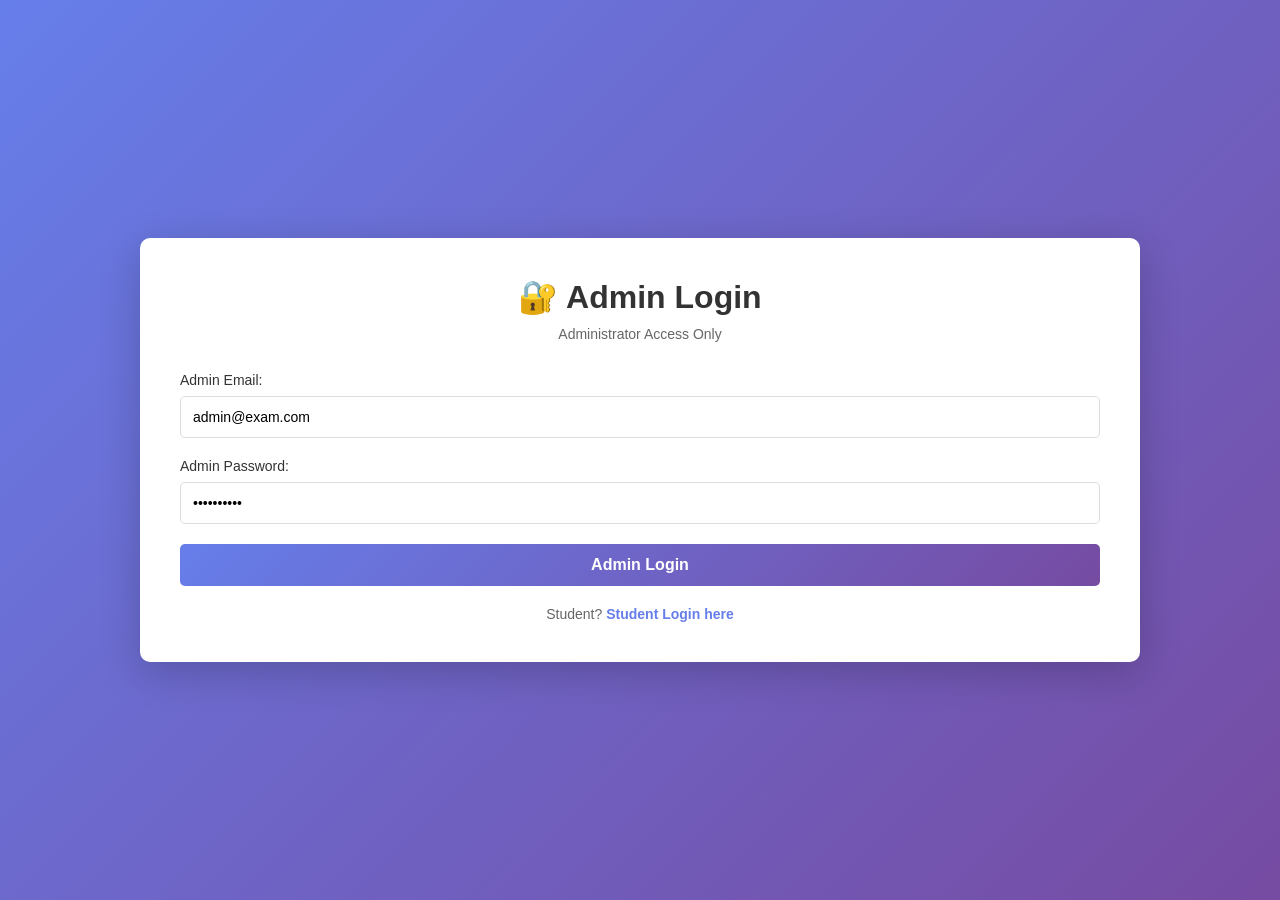
==== index.html @ f113a907 "Add files via upload" ====
<!DOCTYPE html>
<html lang="en">
<head>
    <meta charset="UTF-8">
    <meta name="viewport" content="width=device-width, initial-scale=1.0">
    <title>Student Exam Platform</title>
    <link rel="stylesheet" href="styles.css">
</head>
<body>
    <div class="container">
        <!-- Admin Login Section -->
        <div id="adminLoginSection" class="section active">
            <div class="card">
                <h1>🔐 Admin Login</h1>
                <p class="subtitle">Administrator Access Only</p>
                
                <form id="adminLoginForm">
                    <div class="form-group">
                        <label for="adminEmail">Admin Email:</label>
                        <input type="email" id="adminEmail" value="admin@exam.com" required>
                    </div>
                    
                    <div class="form-group">
                        <label for="adminPassword">Admin Password:</label>
                        <input type="password" id="adminPassword" value="muhaa12345" required>
                    </div>
                    
                    <button type="submit" class="btn btn-primary">Admin Login</button>
                </form>
                
                <p class="toggle-text">
                    Student? 
                    <a href="#" onclick="toggleSection('loginSection')">Student Login here</a>
                </p>
            </div>
        </div>

        <!-- Student Login Section -->
        <div id="loginSection" class="section">
            <div class="card">
                <h1>📚 Student Exam Platform</h1>
                <p class="subtitle">Login to Your Account</p>
                
                <form id="loginForm">
                    <div class="form-group">
                        <label for="loginEmail">Email:</label>
                        <input type="email" id="loginEmail" required>
                    </div>
                    
                    <div class="form-group">
                        <label for="loginPassword">Password:</label>
                        <input type="password" id="loginPassword" required>
                    </div>
                    
                    <button type="submit" class="btn btn-primary">Login</button>
                </form>
                
                <p class="toggle-text">
                    Don't have an account? 
                    <a href="#" onclick="toggleSection('registerSection')">Register here</a>
                </p>
                <p class="toggle-text">
                    Admin? 
                    <a href="#" onclick="toggleSection('adminLoginSection')">Admin Login</a>
                </p>
            </div>
        </div>

        <!-- Student Registration Section -->
        <div id="registerSection" class="section">
            <div class="card">
                <h1>📝 Student Registration</h1>
                <p class="subtitle">Create Your Account</p>
                
                <form id="registerForm">
                    <div class="form-row">
                        <div class="form-group">
                            <label for="firstName">First Name:</label>
                            <input type="text" id="firstName" required>
                        </div>
                        
                        <div class="form-group">
                            <label for="lastName">Last Name:</label>
                            <input type="text" id="lastName" required>
                        </div>
                    </div>
                    
                    <div class="form-group">
                        <label for="regEmail">Email:</label>
                        <input type="email" id="regEmail" required>
                    </div>
                    
                    <div class="form-group">
                        <label for="regPassword">Password:</label>
                        <input type="password" id="regPassword" required>
                    </div>
                    
                    <div class="form-row">
                        <div class="form-group">
                            <label for="phone">Phone Number:</label>
                            <input type="tel" id="phone" required>
                        </div>
                        
                        <div class="form-group">
                            <label for="dob">Date of Birth:</label>
                            <input type="date" id="dob" required>
                        </div>
                    </div>
                    
                    <div class="form-group">
                        <label for="uniRegNum">University Registration Number:</label>
                        <input type="text" id="uniRegNum" required>
                    </div>
                    
                    <div class="form-group">
                        <label for="address">Address:</label>
                        <textarea id="address" required></textarea>
                    </div>
                    
                    <div class="form-row">
                        <div class="form-group">
                            <label for="city">City:</label>
                            <input type="text" id="city" required>
                        </div>
                        
                        <div class="form-group">
                            <label for="state">State/Province:</label>
                            <input type="text" id="state" required>
                        </div>
                    </div>
                    
                    <button type="submit" class="btn btn-primary">Register</button>
                </form>
                
                <p class="toggle-text">
                    Already have an account? 
                    <a href="#" onclick="toggleSection('loginSection')">Login here</a>
                </p>
            </div>
        </div>

        <!-- ADMIN DASHBOARD -->
        <div id="adminDashboardSection" class="section">
            <div class="dashboard">
                <div class="header">
                    <h1>🔐 Admin Dashboard</h1>
                    <button class="btn btn-danger" onclick="adminLogout()">Admin Logout</button>
                </div>

                <div class="admin-tabs">
                    <button class="tab-btn active" onclick="showAdminTab('students')">📋 Students</button>
                    <button class="tab-btn" onclick="showAdminTab('exams')">📝 Create Exams</button>
                    <button class="tab-btn" onclick="showAdminTab('results')">📊 Results</button>
                </div>

                <!-- Students Tab -->
                <div id="studentsTab" class="tab-content active">
                    <h2>Registered Students</h2>
                    <div id="studentsList" class="students-table">
                        <!-- Students will be loaded here -->
                    </div>
                </div>

                <!-- Create Exams Tab -->
                <div id="examsTab" class="tab-content">
                    <h2>Create New Exam</h2>
                    <div class="create-exam-form">
                        <div class="form-group">
                            <label for="examTitle">Exam Title:</label>
                            <input type="text" id="examTitle" placeholder="e.g., Physics Test">
                        </div>

                        <div class="form-group">
                            <label for="examDescription">Description:</label>
                            <textarea id="examDescription" placeholder="Exam description"></textarea>
                        </div>

                        <div class="form-row">
                            <div class="form-group">
                                <label for="examDuration">Duration (minutes):</label>
                                <input type="number" id="examDuration" value="30">
                            </div>

                            <div class="form-group">
                                <label for="examPassingScore">Passing Score (%):</label>
                                <input type="number" id="examPassingScore" value="60">
                            </div>
                        </div>

                        <h3>Add Questions</h3>
                        <div id="questionsForm">
                            <!-- Questions will be added dynamically -->
                        </div>

                        <button class="btn btn-secondary" onclick="addQuestionForm()">+ Add Question</button>
                        <button class="btn btn-success" onclick="saveExam()" style="margin-top: 20px;">Save Exam</button>
                    </div>
                </div>

                <!-- Results Tab -->
                <div id="resultsTab" class="tab-content">
                    <h2>Student Results</h2>
                    <div id="resultsList" class="results-table">
                        <!-- Results will be loaded here -->
                    </div>
                </div>
            </div>
        </div>

        <!-- Student Dashboard Section -->
        <div id="dashboardSection" class="section">
            <div class="dashboard">
                <div class="header">
                    <h1>📊 Student Dashboard</h1>
                    <button class="btn btn-danger" onclick="logout()">Logout</button>
                </div>
                
                <div class="student-info">
                    <h2>Welcome, <span id="studentName"></span>!</h2>
                    <div class="info-grid">
                        <div class="info-card">
                            <label>Email:</label>
                            <p id="infoEmail"></p>
                        </div>
                        <div class="info-card">
                            <label>University Reg No:</label>
                            <p id="infoUniReg"></p>
                        </div>
                        <div class="info-card">
                            <label>Phone:</label>
                            <p id="infoPhone"></p>
                        </div>
                        <div class="info-card">
                            <label>Date of Birth:</label>
                            <p id="infoDOB"></p>
                        </div>
                        <div class="info-card">
                            <label>Address:</label>
                            <p id="infoAddress"></p>
                        </div>
                        <div class="info-card">
                            <label>City:</label>
                            <p id="infoCity"></p>
                        </div>
                    </div>
                </div>
                
                <div class="exams-section">
                    <h2>Available Exams</h2>
                    <div id="examsList" class="exams-grid">
                        <!-- Exams will be loaded here -->
                    </div>
                </div>
            </div>
        </div>

        <!-- Exam Taking Section -->
        <div id="examSection" class="section">
            <div class="exam-container">
                <div class="exam-header">
                    <h1 id="examTitle"></h1>
                    <div class="timer">
                        Time Left: <span id="timer">00:00</span>
                    </div>
                </div>
                
                <form id="examForm">
                    <div id="questionsContainer">
                        <!-- Questions will be loaded here -->
                    </div>
                    
                    <div class="exam-actions">
                        <button type="submit" class="btn btn-success">Submit Exam</button>
                        <button type="button" class="btn btn-secondary" onclick="goBackToDashboard()">Cancel</button>
                    </div>
                </form>
            </div>
        </div>

        <!-- Results Section -->
        <div id="resultsSection" class="section">
            <div class="results-card">
                <h1>📋 Exam Results</h1>
                
                <div class="result-summary">
                    <div class="result-item">
                        <label>Exam Name:</label>
                        <p id="resultExamName"></p>
                    </div>
                    <div class="result-item">
                        <label>Score:</label>
                        <p id="resultScore" class="score-text"></p>
                    </div>
                    <div class="result-item">
                        <label>Percentage:</label>
                        <p id="resultPercentage" class="percentage-text"></p>
                    </div>
                    <div class="result-item">
                        <label>Status:</label>
                        <p id="resultStatus"></p>
                    </div>
                    <div class="result-item">
                        <label>Date Taken:</label>
                        <p id="resultDate"></p>
                    </div>
                </div>
                
                <button class="btn btn-primary" onclick="goBackToDashboard()">Back to Dashboard</button>
            </div>
        </div>

        <!-- Student Details Modal -->
        <div id="studentDetailsModal" class="modal">
            <div class="modal-content">
                <span class="close-modal" onclick="closeStudentModal()">&times;</span>
                <h2>Student Details</h2>
                <div id="studentDetailsContent"></div>
            </div>
        </div>

        <!-- Results Details Modal -->
        <div id="resultsDetailsModal" class="modal">
            <div class="modal-content">
                <span class="close-modal" onclick="closeResultsModal()">&times;</span>
                <h2>Exam Results Details</h2>
                <div id="resultsDetailsContent"></div>
            </div>
        </div>
    </div>

    <script src="script.js"></script>
</body>
</html>
---- styles.css ----
* {
    margin: 0;
    padding: 0;
    box-sizing: border-box;
}

body {
    font-family: 'Segoe UI', Tahoma, Geneva, Verdana, sans-serif;
    background: linear-gradient(135deg, #667eea 0%, #764ba2 100%);
    min-height: 100vh;
    display: flex;
    justify-content: center;
    align-items: center;
    padding: 20px;
}

.container {
    width: 100%;
    max-width: 1000px;
}

.section {
    display: none;
    animation: fadeIn 0.3s ease-in;
}

.section.active {
    display: block;
}

@keyframes fadeIn {
    from {
        opacity: 0;
        transform: translateY(10px);
    }
    to {
        opacity: 1;
        transform: translateY(0);
    }
}

.card {
    background: white;
    padding: 40px;
    border-radius: 10px;
    box-shadow: 0 10px 40px rgba(0, 0, 0, 0.2);
}

h1 {
    color: #333;
    margin-bottom: 10px;
    text-align: center;
}

h2 {
    color: #333;
    margin-bottom: 20px;
    padding-bottom: 10px;
    border-bottom: 2px solid #667eea;
}

h3 {
    color: #667eea;
    margin-top: 20px;
    margin-bottom: 15px;
}

.subtitle {
    text-align: center;
    color: #666;
    margin-bottom: 30px;
    font-size: 14px;
}

.form-group {
    margin-bottom: 20px;
}

.form-row {
    display: grid;
    grid-template-columns: 1fr 1fr;
    gap: 15px;
}

.form-group label {
    display: block;
    margin-bottom: 8px;
    color: #333;
    font-weight: 500;
    font-size: 14px;
}

.form-group input,
.form-group textarea,
.form-group select {
    width: 100%;
    padding: 12px;
    border: 1px solid #ddd;
    border-radius: 5px;
    font-size: 14px;
    transition: border-color 0.3s;
}

.form-group input:focus,
.form-group textarea:focus,
.form-group select:focus {
    outline: none;
    border-color: #667eea;
    box-shadow: 0 0 5px rgba(102, 126, 234, 0.3);
}

.form-group textarea {
    resize: vertical;
    min-height: 80px;
}

.btn {
    width: 100%;
    padding: 12px;
    border: none;
    border-radius: 5px;
    font-size: 16px;
    font-weight: 600;
    cursor: pointer;
    transition: all 0.3s;
}

.btn-primary {
    background: linear-gradient(135deg, #667eea 0%, #764ba2 100%);
    color: white;
}

.btn-primary:hover {
    transform: translateY(-2px);
    box-shadow: 0 5px 20px rgba(102, 126, 234, 0.4);
}

.btn-secondary {
    background: #999;
    color: white;
}

.btn-secondary:hover {
    background: #777;
}

.btn-success {
    background: #4caf50;
    color: white;
}

.btn-success:hover {
    background: #45a049;
}

.btn-danger {
    background: #f44336;
    color: white;
    width: auto;
    padding: 8px 20px;
}

.btn-danger:hover {
    background: #da190b;
}

.btn-info {
    background: #2196F3;
    color: white;
    width: auto;
    padding: 8px 15px;
    font-size: 14px;
}

.btn-info:hover {
    background: #0b7dda;
}

.toggle-text {
    text-align: center;
    margin-top: 20px;
    color: #666;
    font-size: 14px;
}

.toggle-text a {
    color: #667eea;
    text-decoration: none;
    font-weight: 600;
}

.toggle-text a:hover {
    text-decoration: underline;
}

/* Dashboard Styles */
.dashboard {
    background: white;
    border-radius: 10px;
    overflow: hidden;
    box-shadow: 0 10px 40px rgba(0, 0, 0, 0.2);
}

.header {
    background: linear-gradient(135deg, #667eea 0%, #764ba2 100%);
    color: white;
    padding: 30px;
    display: flex;
    justify-content: space-between;
    align-items: center;
}

.header h1 {
    margin: 0;
    color: white;
}

/* Admin Tabs */
.admin-tabs {
    display: flex;
    background: #f5f5f5;
    border-bottom: 2px solid #ddd;
    padding: 0;
}

.tab-btn {
    flex: 1;
    padding: 15px;
    border: none;
    background: #f5f5f5;
    cursor: pointer;
    font-weight: 600;
    color: #666;
    transition: all 0.3s;
    border-bottom: 3px solid transparent;
}

.tab-btn:hover {
    background: #eee;
}

.tab-btn.active {
    background: white;
    color: #667eea;
    border-bottom-color: #667eea;
}

.tab-content {
    display: none;
    padding: 30px;
}

.tab-content.active {
    display: block;
}

/* Students Table */
.students-table {
    overflow-x: auto;
}

.table {
    width: 100%;
    border-collapse: collapse;
    margin-bottom: 20px;
}

.table th {
    background: #667eea;
    color: white;
    padding: 12px;
    text-align: left;
    font-weight: 600;
}

.table td {
    padding: 12px;
    border-bottom: 1px solid #eee;
}

.table tr:hover {
    background: #f9f9f9;
}

.table button {
    padding: 6px 12px;
    margin-right: 5px;
    font-size: 12px;
}

/* Student Info */
.student-info {
    padding: 30px;
    border-bottom: 1px solid #eee;
}

.student-info h2 {
    color: #333;
    margin-bottom: 20px;
}

.info-grid {
    display: grid;
    grid-template-columns: repeat(auto-fit, minmax(250px, 1fr));
    gap: 15px;
}

.info-card {
    background: #f9f9f9;
    padding: 15px;
    border-radius: 5px;
    border-left: 3px solid #667eea;
}

.info-card label {
    font-weight: 600;
    color: #667eea;
    display: block;
    margin-bottom: 5px;
    font-size: 12px;
}

.info-card p {
    color: #333;
    margin: 0;
}

.exams-section {
    padding: 30px;
}

.exams-section h2 {
    color: #333;
    margin-bottom: 20px;
}

.exams-grid {
    display: grid;
    grid-template-columns: repeat(auto-fill, minmax(200px, 1fr));
    gap: 20px;
}

.exam-card {
    background: #f9f9f9;
    padding: 20px;
    border-radius: 8px;
    border: 2px solid #eee;
    transition: all 0.3s;
    cursor: pointer;
}

.exam-card:hover {
    border-color: #667eea;
    box-shadow: 0 5px 20px rgba(102, 126, 234, 0.2);
    transform: translateY(-5px);
}

.exam-card h3 {
    color: #667eea;
    margin-bottom: 10px;
    margin-top: 0;
}

.exam-card p {
    color: #666;
    font-size: 14px;
    margin: 8px 0;
}

.exam-card .status {
    display: inline-block;
    padding: 5px 10px;
    border-radius: 20px;
    font-size: 12px;
    font-weight: 600;
    margin-top: 10px;
}

.status.pending {
    background: #fff3cd;
    color: #856404;
}

.status.completed {
    background: #d4edda;
    color: #155724;
}

/* Exam Taking Styles */
.exam-container {
    background: white;
    border-radius: 10px;
    box-shadow: 0 10px 40px rgba(0, 0, 0, 0.2);
    max-width: 800px;
    margin: 0 auto;
}

.exam-header {
    background: linear-gradient(135deg, #667eea 0%, #764ba2 100%);
    color: white;
    padding: 25px;
    display: flex;
    justify-content: space-between;
    align-items: center;
}

.exam-header h1 {
    margin: 0;
    color: white;
    font-size: 24px;
}

.timer {
    font-size: 18px;
    font-weight: 600;
}

#examForm {
    padding: 30px;
}

.question {
    margin-bottom: 30px;
    padding-bottom: 20px;
    border-bottom: 1px solid #eee;
}

.question:last-child {
    border-bottom: none;
}

.question-text {
    color: #333;
    font-weight: 600;
    margin-bottom: 15px;
}

.question-number {
    color: #667eea;
    font-weight: 700;
}

.options {
    display: flex;
    flex-direction: column;
    gap: 10px;
}

.option {
    display: flex;
    align-items: center;
}

.option input[type="radio"] {
    margin-right: 10px;
    cursor: pointer;
}

.option label {
    cursor: pointer;
    flex: 1;
    padding: 10px;
    border-radius: 5px;
    transition: background 0.3s;
}

.option input[type="radio"]:checked + label {
    background: #e8eaf6;
    color: #667eea;
}

.exam-actions {
    display: flex;
    gap: 10px;
    margin-top: 30px;
}

.exam-actions .btn {
    flex: 1;
}

/* Results Styles */
.results-card {
    background: white;
    padding: 40px;
    border-radius: 10px;
    box-shadow: 0 10px 40px rgba(0, 0, 0, 0.2);
    max-width: 600px;
    margin: 0 auto;
}

.results-card h1 {
    color: #333;
    margin-bottom: 30px;
}

.result-summary {
    background: #f9f9f9;
    padding: 20px;
    border-radius: 8px;
    margin-bottom: 30px;
}

.result-item {
    margin-bottom: 20px;
    padding-bottom: 15px;
    border-bottom: 1px solid #eee;
}

.result-item:last-child {
    border-bottom: none;
    margin-bottom: 0;
    padding-bottom: 0;
}

.result-item label {
    display: block;
    font-weight: 600;
    color: #667eea;
    font-size: 14px;
    margin-bottom: 5px;
}

.result-item p {
    color: #333;
    font-size: 18px;
    font-weight: 500;
}

.score-text {
    color: #4caf50 !important;
}

.percentage-text {
    color: #667eea !important;
}

/* Create Exam Form */
.create-exam-form {
    padding: 20px;
    background: #f9f9f9;
    border-radius: 8px;
}

.question-block {
    background: white;
    padding: 20px;
    margin-bottom: 20px;
    border-radius: 8px;
    border: 2px solid #eee;
}

.question-block h4 {
    color: #667eea;
    margin-bottom: 15px;
}

.option-input {
    display: flex;
    gap: 10px;
    margin-bottom: 10px;
}

.option-input input {
    flex: 1;
}

.option-input .btn-danger {
    width: auto;
    padding: 10px 15px;
}

.remove-question {
    background: #f44336;
    color: white;
    padding: 8px 15px;
    border: none;
    border-radius: 5px;
    cursor: pointer;
    font-size: 12px;
}

.remove-question:hover {
    background: #da190b;
}

/* Modal */
.modal {
    display: none;
    position: fixed;
    z-index: 1000;
    left: 0;
    top: 0;
    width: 100%;
    height: 100%;
    background-color: rgba(0, 0, 0, 0.5);
    animation: fadeIn 0.3s;
}

.modal.show {
    display: flex;
    align-items: center;
    justify-content: center;
}

.modal-content {
    background-color: white;
    padding: 30px;
    border-radius: 10px;
    width: 90%;
    max-width: 500px;
    max-height: 80vh;
    overflow-y: auto;
    box-shadow: 0 10px 40px rgba(0, 0, 0, 0.3);
}

.close-modal {
    color: #aaa;
    float: right;
    font-size: 28px;
    font-weight: bold;
    cursor: pointer;
}

.close-modal:hover {
    color: #000;
}

.modal-content h2 {
    margin-top: 0;
}

/* Error & Success Messages */
.error {
    background: #f8d7da;
    color: #721c24;
    padding: 12px;
    border-radius: 5px;
    margin-bottom: 20px;
    border: 1px solid #f5c6cb;
}

.success {
    background: #d4edda;
    color: #155724;
    padding: 12px;
    border-radius: 5px;
    margin-bottom: 20px;
    border: 1px solid #c3e6cb;
}

@media (max-width: 900px) {
    .form-row {
        grid-template-columns: 1fr;
    }

    .header {
        flex-direction: column;
        gap: 15px;
    }

    .exam-header {
        flex-direction: column;
        gap: 10px;
    }

    .admin-tabs {
        flex-direction: column;
    }

    .tab-btn {
        border-bottom: none;
        border-left: 3px solid transparent;
    }

    .tab-btn.active {
        border-bottom: none;
        border-left-color: #667eea;
    }
}

@media (max-width: 600px) {
    .card {
        padding: 25px;
    }

    .info-grid {
        grid-template-columns: 1fr;
    }

    .exams-grid {
        grid-template-columns: 1fr;
    }

    .table {
        font-size: 12px;
    }

    .table th,
    .table td {
        padding: 8px;
    }
}
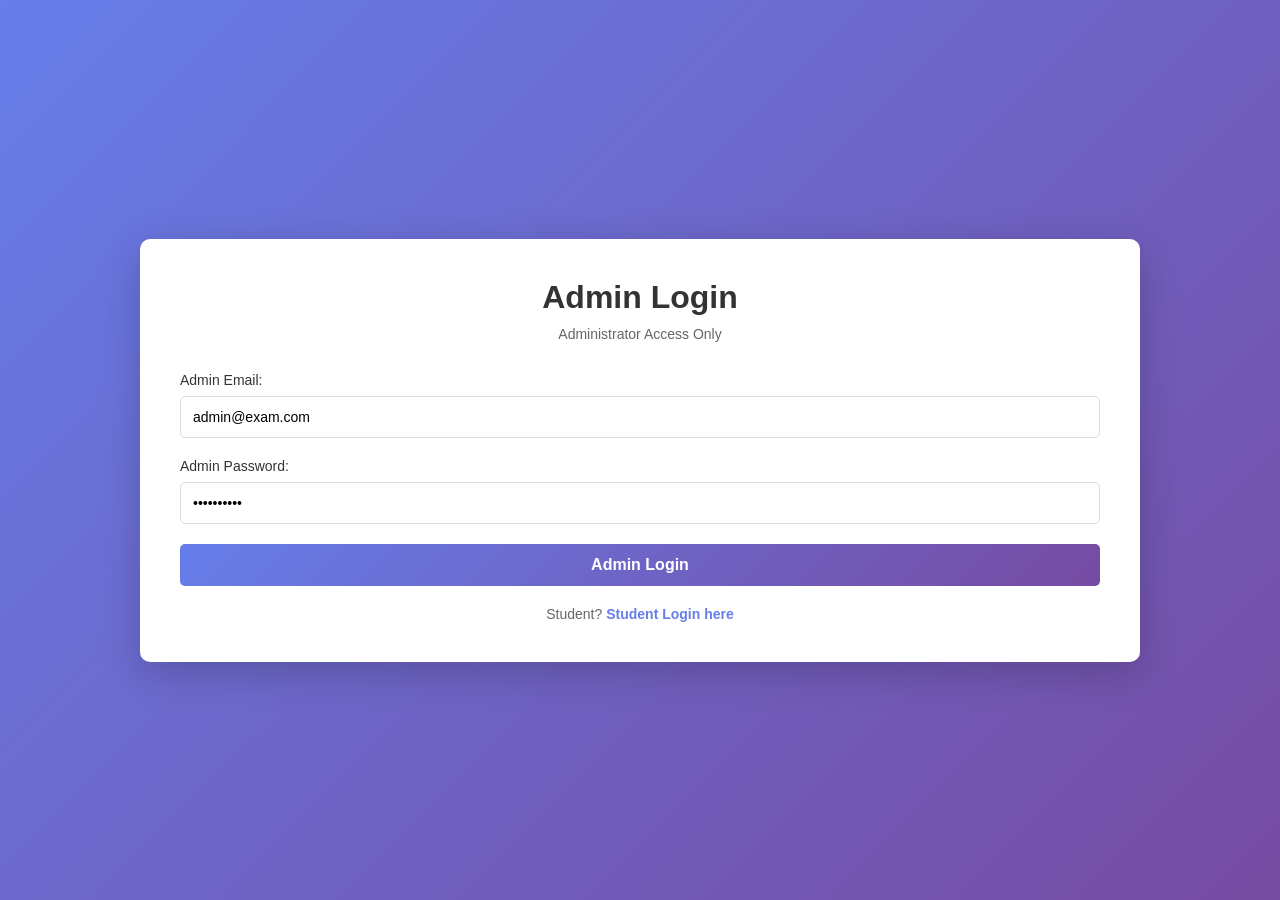
==== commit 2a599032: "Add files via upload" ====
--- a/index.html
+++ b/index.html
@@ -11,7 +11,7 @@
         <!-- Admin Login Section -->
         <div id="adminLoginSection" class="section active">
             <div class="card">
-                <h1>🔐 Admin Login</h1>
+                <h1> Admin Login</h1>
                 <p class="subtitle">Administrator Access Only</p>
                 
                 <form id="adminLoginForm">
@@ -38,7 +38,7 @@
         <!-- Student Login Section -->
         <div id="loginSection" class="section">
             <div class="card">
-                <h1>📚 Student Exam Platform</h1>
+                <h1> Student Exam Platform</h1>
                 <p class="subtitle">Login to Your Account</p>
                 
                 <form id="loginForm">
@@ -69,7 +69,7 @@
         <!-- Student Registration Section -->
         <div id="registerSection" class="section">
             <div class="card">
-                <h1>📝 Student Registration</h1>
+                <h1> Student Registration</h1>
                 <p class="subtitle">Create Your Account</p>
                 
                 <form id="registerForm">
@@ -143,7 +143,7 @@
         <div id="adminDashboardSection" class="section">
             <div class="dashboard">
                 <div class="header">
-                    <h1>🔐 Admin Dashboard</h1>
+                    <h1> Admin Dashboard</h1>
                     <button class="btn btn-danger" onclick="adminLogout()">Admin Logout</button>
                 </div>
 
@@ -211,7 +211,7 @@
         <div id="dashboardSection" class="section">
             <div class="dashboard">
                 <div class="header">
-                    <h1>📊 Student Dashboard</h1>
+                    <h1> Student Dashboard</h1>
                     <button class="btn btn-danger" onclick="logout()">Logout</button>
                 </div>
                 
@@ -280,7 +280,7 @@
         <!-- Results Section -->
         <div id="resultsSection" class="section">
             <div class="results-card">
-                <h1>📋 Exam Results</h1>
+                <h1> Exam Results</h1>
                 
                 <div class="result-summary">
                     <div class="result-item">
@@ -330,4 +330,4 @@
 
     <script src="script.js"></script>
 </body>
-</html>
+</html>
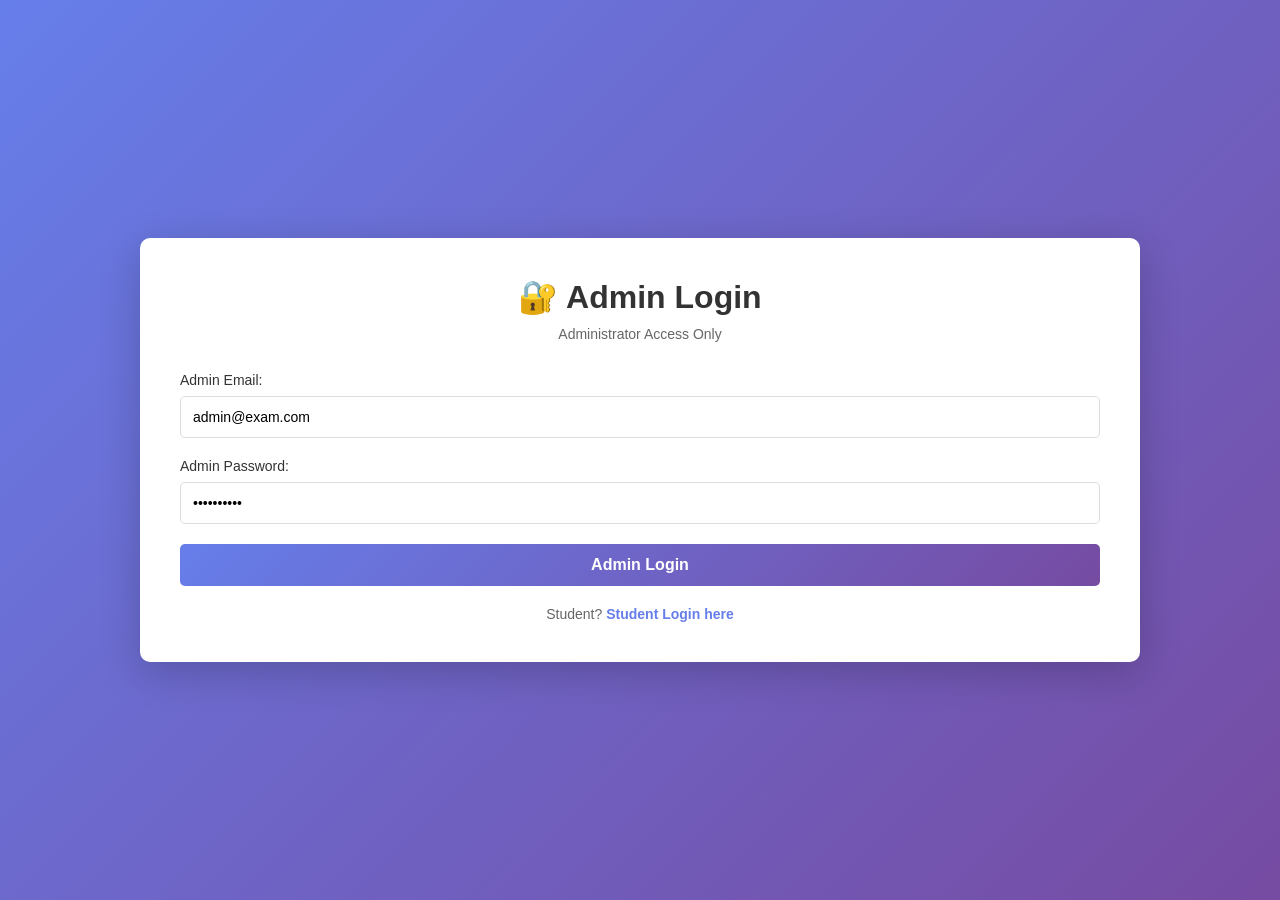
==== commit ab7ed2c3: "Add files via upload" ====
--- a/index.html
+++ b/index.html
@@ -11,7 +11,7 @@
         <!-- Admin Login Section -->
         <div id="adminLoginSection" class="section active">
             <div class="card">
-                <h1> Admin Login</h1>
+                <h1>🔐 Admin Login</h1>
                 <p class="subtitle">Administrator Access Only</p>
                 
                 <form id="adminLoginForm">
@@ -38,7 +38,7 @@
         <!-- Student Login Section -->
         <div id="loginSection" class="section">
             <div class="card">
-                <h1> Student Exam Platform</h1>
+                <h1>📚 Student Exam Platform</h1>
                 <p class="subtitle">Login to Your Account</p>
                 
                 <form id="loginForm">
@@ -69,7 +69,7 @@
         <!-- Student Registration Section -->
         <div id="registerSection" class="section">
             <div class="card">
-                <h1> Student Registration</h1>
+                <h1>📝 Student Registration</h1>
                 <p class="subtitle">Create Your Account</p>
                 
                 <form id="registerForm">
@@ -143,7 +143,7 @@
         <div id="adminDashboardSection" class="section">
             <div class="dashboard">
                 <div class="header">
-                    <h1> Admin Dashboard</h1>
+                    <h1>🔐 Admin Dashboard</h1>
                     <button class="btn btn-danger" onclick="adminLogout()">Admin Logout</button>
                 </div>
 
@@ -211,7 +211,7 @@
         <div id="dashboardSection" class="section">
             <div class="dashboard">
                 <div class="header">
-                    <h1> Student Dashboard</h1>
+                    <h1>📊 Student Dashboard</h1>
                     <button class="btn btn-danger" onclick="logout()">Logout</button>
                 </div>
                 
@@ -280,7 +280,7 @@
         <!-- Results Section -->
         <div id="resultsSection" class="section">
             <div class="results-card">
-                <h1> Exam Results</h1>
+                <h1>📋 Exam Results</h1>
                 
                 <div class="result-summary">
                     <div class="result-item">
@@ -330,4 +330,4 @@
 
     <script src="script.js"></script>
 </body>
-</html>+</html>
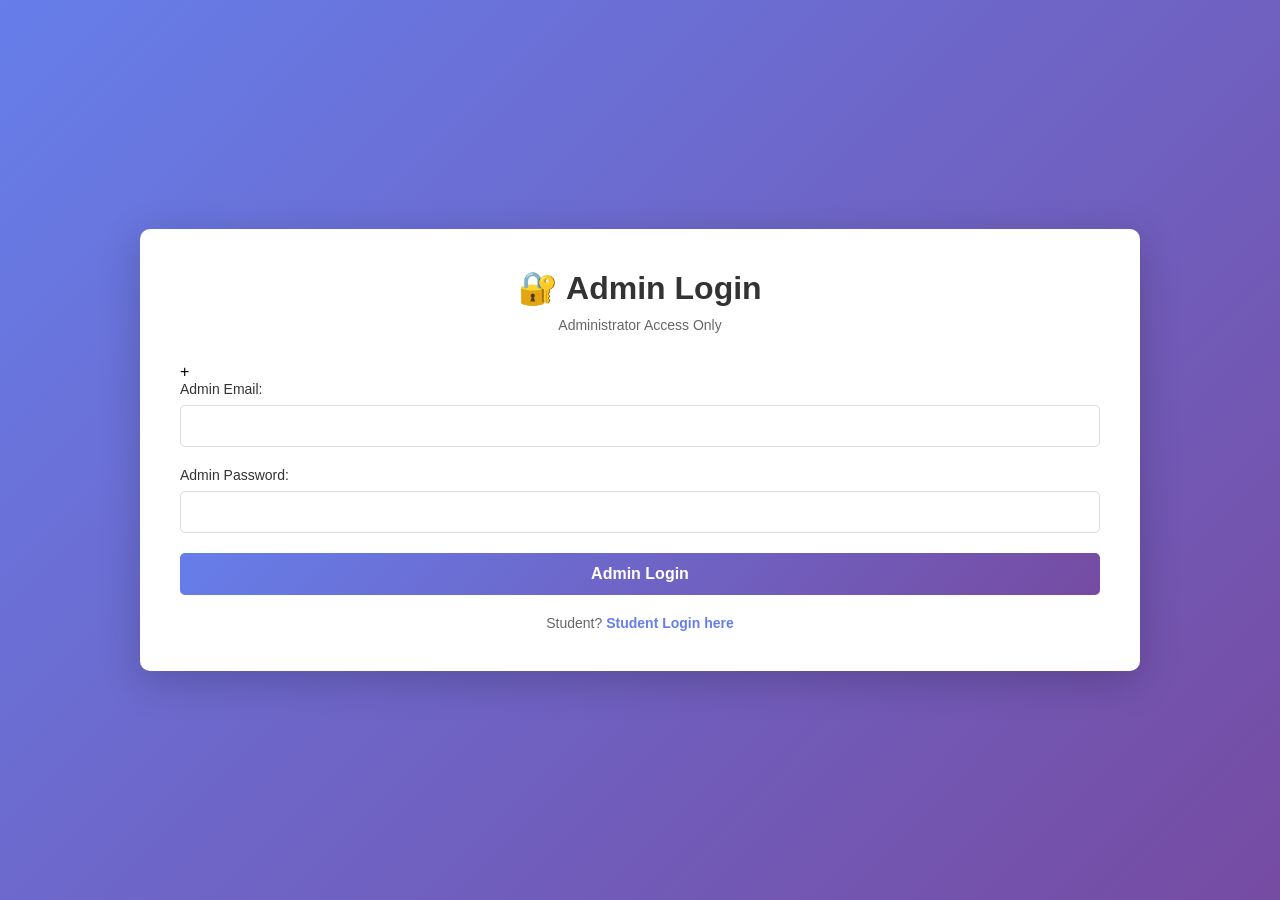
==== commit 24ff72f7: "Add files via upload" ====
--- a/index.html
+++ b/index.html
@@ -13,16 +13,16 @@
             <div class="card">
                 <h1>🔐 Admin Login</h1>
                 <p class="subtitle">Administrator Access Only</p>
-                
+                  +
                 <form id="adminLoginForm">
                     <div class="form-group">
                         <label for="adminEmail">Admin Email:</label>
-                        <input type="email" id="adminEmail" value="admin@exam.com" required>
+                        <input type="email" id="adminEmail" value= ""required>
                     </div>
                     
                     <div class="form-group">
                         <label for="adminPassword">Admin Password:</label>
-                        <input type="password" id="adminPassword" value="muhaa12345" required>
+                        <input type="password" id="adminPassword" value='' required>
                     </div>
                     
                     <button type="submit" class="btn btn-primary">Admin Login</button>
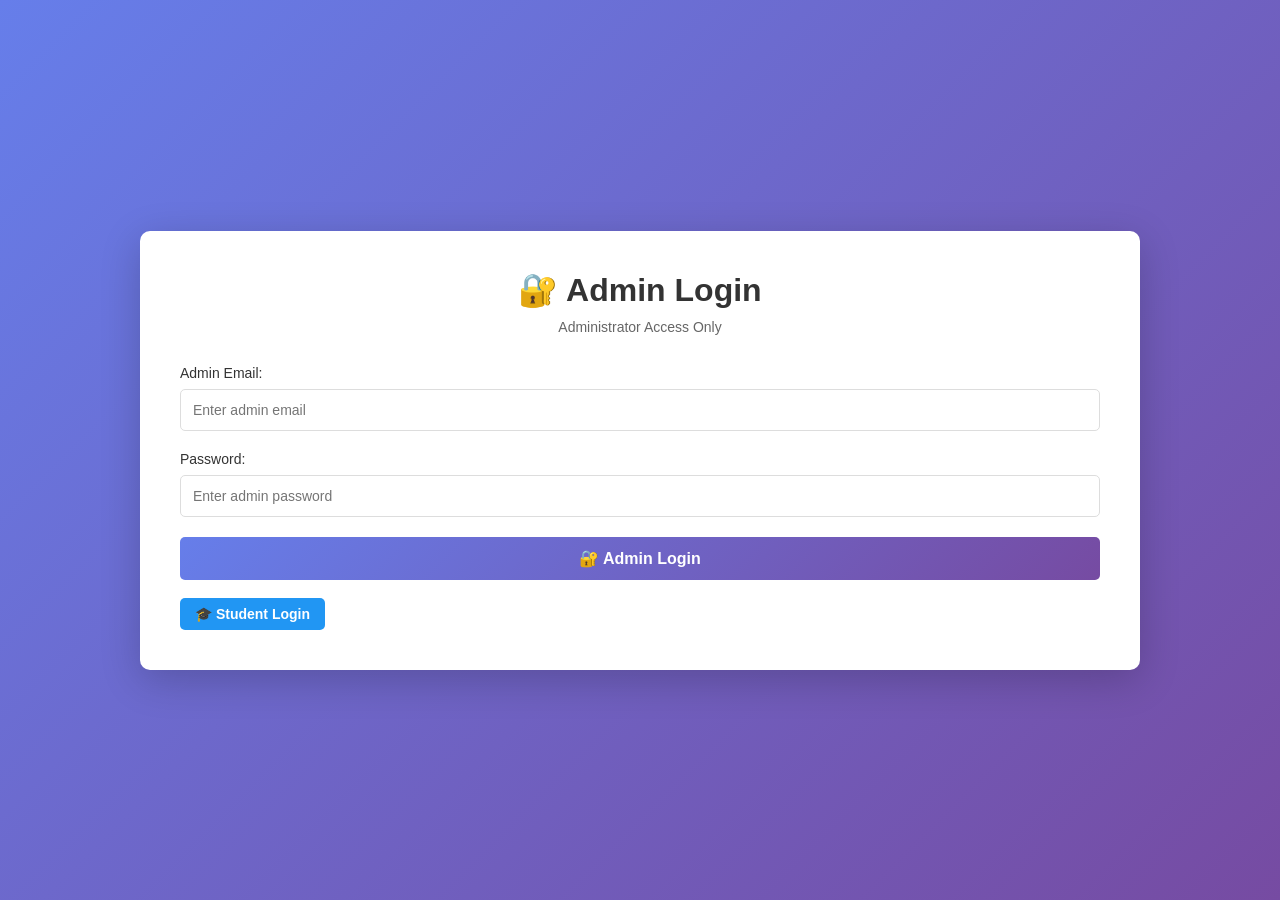
==== commit 899c0bac: "Update index.html" ====
--- a/index.html
+++ b/index.html
@@ -3,331 +3,829 @@
 <head>
     <meta charset="UTF-8">
     <meta name="viewport" content="width=device-width, initial-scale=1.0">
+
     <title>Student Exam Platform</title>
+
     <link rel="stylesheet" href="styles.css">
 </head>
+
 <body>
-    <div class="container">
-        <!-- Admin Login Section -->
-        <div id="adminLoginSection" class="section active">
+
+<div class="container">
+
+    <!-- ================= ADMIN LOGIN ================= -->
+    <div id="adminLoginSection" class="section active">
+
+        <div class="card">
+
+            <h1>🔐 Admin Login</h1>
+            <p class="subtitle">Administrator Access Only</p>
+
+            <form id="adminLoginForm">
+
+                <div class="form-group">
+                    <label for="adminEmail">Admin Email:</label>
+
+                    <input
+                        type="email"
+                        id="adminEmail"
+                        placeholder="Enter admin email"
+                        required
+                    >
+                </div>
+
+                <div class="form-group">
+                    <label for="adminPassword">Password:</label>
+
+                    <input
+                        type="password"
+                        id="adminPassword"
+                        placeholder="Enter admin password"
+                        required
+                    >
+                </div>
+
+                <button type="submit" class="btn btn-primary">
+                    🔐 Admin Login
+                </button>
+
+            </form>
+
+            <br>
+
+            <button
+                type="button"
+                class="btn btn-info"
+                onclick="toggleSection('loginSection')">
+                🎓 Student Login
+            </button>
+
+        </div>
+
+    </div>
+
+
+    <!-- ================= STUDENT LOGIN ================= -->
+    <div id="loginSection" class="section">
+
+        <div class="card">
+
+            <h1>🎓 Student Login</h1>
+
+            <p class="subtitle">
+                Login to access your examination dashboard
+            </p>
+
+            <form id="loginForm">
+
+                <div class="form-group">
+
+                    <label for="loginEmail">
+                        Email:
+                    </label>
+
+                    <input
+                        type="email"
+                        id="loginEmail"
+                        placeholder="Enter your email"
+                        required
+                    >
+
+                </div>
+
+
+                <div class="form-group">
+
+                    <label for="loginPassword">
+                        Password:
+                    </label>
+
+                    <input
+                        type="password"
+                        id="loginPassword"
+                        placeholder="Enter your password"
+                        required
+                    >
+
+                </div>
+
+
+                <button
+                    type="submit"
+                    class="btn btn-primary">
+                    🔐 Login
+                </button>
+
+            </form>
+
+
+            <p style="text-align:center; margin-top:20px;">
+                Don't have an account?
+            </p>
+
+
+            <button
+                type="button"
+                class="btn btn-success"
+                onclick="toggleSection('registerSection')">
+
+                📝 Register Now
+
+            </button>
+
+
+            <br><br>
+
+
+            <button
+                type="button"
+                class="btn btn-info"
+                onclick="toggleSection('adminLoginSection')">
+
+                🔐 Admin Login
+
+            </button>
+
+        </div>
+
+    </div>
+
+
+    <!-- ================= STUDENT REGISTRATION ================= -->
+    <div id="registerSection" class="section">
+
+        <div class="card">
+
+            <h1>📝 Student Registration</h1>
+
+            <p class="subtitle">
+                Create your student account
+            </p>
+
+
+            <form id="registerForm">
+
+                <div class="form-group">
+
+                    <label for="firstName">
+                        First Name:
+                    </label>
+
+                    <input
+                        type="text"
+                        id="firstName"
+                        placeholder="Enter first name"
+                        required
+                    >
+
+                </div>
+
+
+                <div class="form-group">
+
+                    <label for="lastName">
+                        Last Name:
+                    </label>
+
+                    <input
+                        type="text"
+                        id="lastName"
+                        placeholder="Enter last name"
+                        required
+                    >
+
+                </div>
+
+
+                <div class="form-group">
+
+                    <label for="regEmail">
+                        Email:
+                    </label>
+
+                    <input
+                        type="email"
+                        id="regEmail"
+                        placeholder="Enter email"
+                        required
+                    >
+
+                </div>
+
+
+                <div class="form-group">
+
+                    <label for="regPassword">
+                        Password:
+                    </label>
+
+                    <input
+                        type="password"
+                        id="regPassword"
+                        placeholder="Create password"
+                        required
+                    >
+
+                </div>
+
+
+                <div class="form-group">
+
+                    <label for="phone">
+                        Phone Number:
+                    </label>
+
+                    <input
+                        type="tel"
+                        id="phone"
+                        placeholder="Enter phone number"
+                        required
+                    >
+
+                </div>
+
+
+                <div class="form-group">
+
+                    <label for="dob">
+                        Date of Birth:
+                    </label>
+
+                    <input
+                        type="date"
+                        id="dob"
+                        required
+                    >
+
+                </div>
+
+
+                <div class="form-group">
+
+                    <label for="uniRegNum">
+                        University Registration Number:
+                    </label>
+
+                    <input
+                        type="text"
+                        id="uniRegNum"
+                        placeholder="Enter university registration number"
+                        required
+                    >
+
+                </div>
+
+
+                <div class="form-group">
+
+                    <label for="address">
+                        Address:
+                    </label>
+
+                    <textarea
+                        id="address"
+                        placeholder="Enter your address"
+                        required
+                    ></textarea>
+
+                </div>
+
+
+                <div class="form-group">
+
+                    <label for="city">
+                        City:
+                    </label>
+
+                    <input
+                        type="text"
+                        id="city"
+                        placeholder="Enter city"
+                        required
+                    >
+
+                </div>
+
+
+                <div class="form-group">
+
+                    <label for="state">
+                        State:
+                    </label>
+
+                    <input
+                        type="text"
+                        id="state"
+                        placeholder="Enter state"
+                        required
+                    >
+
+                </div>
+
+
+                <button
+                    type="submit"
+                    class="btn btn-primary">
+
+                    📝 Create Account
+
+                </button>
+
+
+                <br><br>
+
+
+                <button
+                    type="button"
+                    class="btn btn-info"
+                    onclick="toggleSection('loginSection')">
+
+                    🔐 Back to Login
+
+                </button>
+
+            </form>
+
+        </div>
+
+    </div>
+
+
+    <!-- ================= STUDENT DASHBOARD ================= -->
+    <div id="dashboardSection" class="section">
+
+        <div class="dashboard">
+
+            <div class="dashboard-header">
+
+                <div>
+
+                    <h1>
+                        🎓 Student Dashboard
+                    </h1>
+
+                    <h2>
+                        Welcome,
+                        <span id="studentName"></span>
+                    </h2>
+
+                </div>
+
+                <button
+                    class="btn btn-danger"
+                    onclick="logout()">
+
+                    🚪 Logout
+
+                </button>
+
+            </div>
+
+
+            <!-- Student Information -->
+
             <div class="card">
-                <h1>🔐 Admin Login</h1>
-                <p class="subtitle">Administrator Access Only</p>
-                  +
-                <form id="adminLoginForm">
+
+                <h2>👤 Student Information</h2>
+
+                <div class="student-info">
+
+                    <p>
+                        <strong>Email:</strong>
+                        <span id="infoEmail"></span>
+                    </p>
+
+                    <p>
+                        <strong>University Reg No:</strong>
+                        <span id="infoUniReg"></span>
+                    </p>
+
+                    <p>
+                        <strong>Phone:</strong>
+                        <span id="infoPhone"></span>
+                    </p>
+
+                    <p>
+                        <strong>Date of Birth:</strong>
+                        <span id="infoDOB"></span>
+                    </p>
+
+                    <p>
+                        <strong>Address:</strong>
+                        <span id="infoAddress"></span>
+                    </p>
+
+                    <p>
+                        <strong>City:</strong>
+                        <span id="infoCity"></span>
+                    </p>
+
+                </div>
+
+            </div>
+
+
+            <!-- Available Exams -->
+
+            <div class="card">
+
+                <h2>📚 Available Exams</h2>
+
+                <div id="examsList"></div>
+
+            </div>
+
+        </div>
+
+    </div>
+
+
+    <!-- ================= ADMIN DASHBOARD ================= -->
+    <div id="adminDashboardSection" class="section">
+
+        <div class="dashboard">
+
+            <div class="dashboard-header">
+
+                <div>
+
+                    <h1>
+                        🛡️ Admin Dashboard
+                    </h1>
+
+                    <p>
+                        Student Examination Management System
+                    </p>
+
+                </div>
+
+
+                <button
+                    class="btn btn-danger"
+                    onclick="adminLogout()">
+
+                    🚪 Logout
+
+                </button>
+
+            </div>
+
+
+            <!-- Admin Navigation -->
+
+            <div class="tabs">
+
+                <button
+                    class="tab-btn active"
+                    onclick="showAdminTab('students')">
+
+                    👨‍🎓 Students
+
+                </button>
+
+
+                <button
+                    class="tab-btn"
+                    onclick="showAdminTab('exams')">
+
+                    📝 Create Exam
+
+                </button>
+
+
+                <button
+                    class="tab-btn"
+                    onclick="showAdminTab('results')">
+
+                    📊 Results
+
+                </button>
+
+            </div>
+
+
+            <!-- STUDENTS TAB -->
+
+            <div
+                id="studentsTab"
+                class="tab-content active">
+
+                <div class="card">
+
+                    <h2>👨‍🎓 Registered Students</h2>
+
+                    <div id="studentsList"></div>
+
+                </div>
+
+            </div>
+
+
+            <!-- EXAMS TAB -->
+
+            <div
+                id="examsTab"
+                class="tab-content">
+
+                <div class="card">
+
+                    <h2>📝 Create New Exam</h2>
+
+
                     <div class="form-group">
-                        <label for="adminEmail">Admin Email:</label>
-                        <input type="email" id="adminEmail" value= ""required>
+
+                        <label for="examTitle">
+                            Exam Title:
+                        </label>
+
+                        <input
+                            type="text"
+                            id="examTitle"
+                            placeholder="Enter exam title"
+                        >
+
                     </div>
-                    
+
+
                     <div class="form-group">
-                        <label for="adminPassword">Admin Password:</label>
-                        <input type="password" id="adminPassword" value='' required>
+
+                        <label for="examDescription">
+                            Description:
+                        </label>
+
+                        <textarea
+                            id="examDescription"
+                            placeholder="Enter exam description"
+                        ></textarea>
+
                     </div>
-                    
-                    <button type="submit" class="btn btn-primary">Admin Login</button>
-                </form>
-                
-                <p class="toggle-text">
-                    Student? 
-                    <a href="#" onclick="toggleSection('loginSection')">Student Login here</a>
+
+
+                    <div class="form-group">
+
+                        <label for="examDuration">
+                            Duration (Minutes):
+                        </label>
+
+                        <input
+                            type="number"
+                            id="examDuration"
+                            value="30"
+                            min="1"
+                        >
+
+                    </div>
+
+
+                    <div class="form-group">
+
+                        <label for="examPassingScore">
+                            Passing Score (%):
+                        </label>
+
+                        <input
+                            type="number"
+                            id="examPassingScore"
+                            value="60"
+                            min="1"
+                            max="100"
+                        >
+
+                    </div>
+
+
+                    <h3>📚 Questions</h3>
+
+
+                    <div id="questionsForm"></div>
+
+
+                    <button
+                        type="button"
+                        class="btn btn-info"
+                        onclick="addQuestionForm()">
+
+                        ➕ Add Question
+
+                    </button>
+
+
+                    <button
+                        type="button"
+                        class="btn btn-success"
+                        onclick="saveExam()">
+
+                        💾 Save Exam
+
+                    </button>
+
+                </div>
+
+            </div>
+
+
+            <!-- RESULTS TAB -->
+
+            <div
+                id="resultsTab"
+                class="tab-content">
+
+                <div class="card">
+
+                    <h2>📊 Examination Results</h2>
+
+                    <div id="resultsList"></div>
+
+                </div>
+
+            </div>
+
+        </div>
+
+    </div>
+
+
+    <!-- ================= EXAM SECTION ================= -->
+    <div id="examSection" class="section">
+
+        <div class="exam-container">
+
+            <div class="exam-header">
+
+                <div>
+
+                    <h1 id="examTitle">
+                        Examination
+                    </h1>
+
+                    <p>
+                        Answer all questions carefully.
+                    </p>
+
+                </div>
+
+
+                <div class="timer-box">
+
+                    ⏱️ Time Remaining
+
+                    <div id="timer">
+                        00:00
+                    </div>
+
+                </div>
+
+            </div>
+
+
+            <form id="examForm">
+
+                <div id="questionsContainer"></div>
+
+
+                <button
+                    type="submit"
+                    class="btn btn-success">
+
+                    ✅ Submit Exam
+
+                </button>
+
+            </form>
+
+        </div>
+
+    </div>
+
+
+    <!-- ================= RESULTS SECTION ================= -->
+    <div id="resultsSection" class="section">
+
+        <div class="card">
+
+            <h1>📊 Examination Result</h1>
+
+
+            <div class="result-box">
+
+                <h2 id="resultExamName">
+                    Exam
+                </h2>
+
+
+                <p>
+
+                    <strong>Score:</strong>
+
+                    <span id="resultScore"></span>
+
                 </p>
-            </div>
+
+
+                <p>
+
+                    <strong>Percentage:</strong>
+
+                    <span id="resultPercentage"></span>
+
+                </p>
+
+
+                <p>
+
+                    <strong>Status:</strong>
+
+                    <span id="resultStatus"></span>
+
+                </p>
+
+
+                <p>
+
+                    <strong>Date:</strong>
+
+                    <span id="resultDate"></span>
+
+                </p>
+
+            </div>
+
+
+            <button
+                class="btn btn-primary"
+                onclick="goBackToDashboard()">
+
+                🏠 Back to Dashboard
+
+            </button>
+
         </div>
 
-        <!-- Student Login Section -->
-        <div id="loginSection" class="section">
-            <div class="card">
-                <h1>📚 Student Exam Platform</h1>
-                <p class="subtitle">Login to Your Account</p>
-                
-                <form id="loginForm">
-                    <div class="form-group">
-                        <label for="loginEmail">Email:</label>
-                        <input type="email" id="loginEmail" required>
-                    </div>
-                    
-                    <div class="form-group">
-                        <label for="loginPassword">Password:</label>
-                        <input type="password" id="loginPassword" required>
-                    </div>
-                    
-                    <button type="submit" class="btn btn-primary">Login</button>
-                </form>
-                
-                <p class="toggle-text">
-                    Don't have an account? 
-                    <a href="#" onclick="toggleSection('registerSection')">Register here</a>
-                </p>
-                <p class="toggle-text">
-                    Admin? 
-                    <a href="#" onclick="toggleSection('adminLoginSection')">Admin Login</a>
-                </p>
-            </div>
+    </div>
+
+
+    <!-- ================= STUDENT DETAILS MODAL ================= -->
+    <div
+        id="studentDetailsModal"
+        class="modal">
+
+        <div class="modal-content">
+
+            <span
+                class="close"
+                onclick="closeStudentModal()">
+
+                &times;
+
+            </span>
+
+
+            <h2>
+                👤 Student Details
+            </h2>
+
+
+            <div id="studentDetailsContent"></div>
+
         </div>
 
-        <!-- Student Registration Section -->
-        <div id="registerSection" class="section">
-            <div class="card">
-                <h1>📝 Student Registration</h1>
-                <p class="subtitle">Create Your Account</p>
-                
-                <form id="registerForm">
-                    <div class="form-row">
-                        <div class="form-group">
-                            <label for="firstName">First Name:</label>
-                            <input type="text" id="firstName" required>
-                        </div>
-                        
-                        <div class="form-group">
-                            <label for="lastName">Last Name:</label>
-                            <input type="text" id="lastName" required>
-                        </div>
-                    </div>
-                    
-                    <div class="form-group">
-                        <label for="regEmail">Email:</label>
-                        <input type="email" id="regEmail" required>
-                    </div>
-                    
-                    <div class="form-group">
-                        <label for="regPassword">Password:</label>
-                        <input type="password" id="regPassword" required>
-                    </div>
-                    
-                    <div class="form-row">
-                        <div class="form-group">
-                            <label for="phone">Phone Number:</label>
-                            <input type="tel" id="phone" required>
-                        </div>
-                        
-                        <div class="form-group">
-                            <label for="dob">Date of Birth:</label>
-                            <input type="date" id="dob" required>
-                        </div>
-                    </div>
-                    
-                    <div class="form-group">
-                        <label for="uniRegNum">University Registration Number:</label>
-                        <input type="text" id="uniRegNum" required>
-                    </div>
-                    
-                    <div class="form-group">
-                        <label for="address">Address:</label>
-                        <textarea id="address" required></textarea>
-                    </div>
-                    
-                    <div class="form-row">
-                        <div class="form-group">
-                            <label for="city">City:</label>
-                            <input type="text" id="city" required>
-                        </div>
-                        
-                        <div class="form-group">
-                            <label for="state">State/Province:</label>
-                            <input type="text" id="state" required>
-                        </div>
-                    </div>
-                    
-                    <button type="submit" class="btn btn-primary">Register</button>
-                </form>
-                
-                <p class="toggle-text">
-                    Already have an account? 
-                    <a href="#" onclick="toggleSection('loginSection')">Login here</a>
-                </p>
-            </div>
+    </div>
+
+
+    <!-- ================= RESULT DETAILS MODAL ================= -->
+    <div
+        id="resultsDetailsModal"
+        class="modal">
+
+        <div class="modal-content">
+
+            <span
+                class="close"
+                onclick="closeResultsModal()">
+
+                &times;
+
+            </span>
+
+
+            <h2>
+                📊 Result Details
+            </h2>
+
+
+            <div id="resultsDetailsContent"></div>
+
         </div>
 
-        <!-- ADMIN DASHBOARD -->
-        <div id="adminDashboardSection" class="section">
-            <div class="dashboard">
-                <div class="header">
-                    <h1>🔐 Admin Dashboard</h1>
-                    <button class="btn btn-danger" onclick="adminLogout()">Admin Logout</button>
-                </div>
-
-                <div class="admin-tabs">
-                    <button class="tab-btn active" onclick="showAdminTab('students')">📋 Students</button>
-                    <button class="tab-btn" onclick="showAdminTab('exams')">📝 Create Exams</button>
-                    <button class="tab-btn" onclick="showAdminTab('results')">📊 Results</button>
-                </div>
-
-                <!-- Students Tab -->
-                <div id="studentsTab" class="tab-content active">
-                    <h2>Registered Students</h2>
-                    <div id="studentsList" class="students-table">
-                        <!-- Students will be loaded here -->
-                    </div>
-                </div>
-
-                <!-- Create Exams Tab -->
-                <div id="examsTab" class="tab-content">
-                    <h2>Create New Exam</h2>
-                    <div class="create-exam-form">
-                        <div class="form-group">
-                            <label for="examTitle">Exam Title:</label>
-                            <input type="text" id="examTitle" placeholder="e.g., Physics Test">
-                        </div>
-
-                        <div class="form-group">
-                            <label for="examDescription">Description:</label>
-                            <textarea id="examDescription" placeholder="Exam description"></textarea>
-                        </div>
-
-                        <div class="form-row">
-                            <div class="form-group">
-                                <label for="examDuration">Duration (minutes):</label>
-                                <input type="number" id="examDuration" value="30">
-                            </div>
-
-                            <div class="form-group">
-                                <label for="examPassingScore">Passing Score (%):</label>
-                                <input type="number" id="examPassingScore" value="60">
-                            </div>
-                        </div>
-
-                        <h3>Add Questions</h3>
-                        <div id="questionsForm">
-                            <!-- Questions will be added dynamically -->
-                        </div>
-
-                        <button class="btn btn-secondary" onclick="addQuestionForm()">+ Add Question</button>
-                        <button class="btn btn-success" onclick="saveExam()" style="margin-top: 20px;">Save Exam</button>
-                    </div>
-                </div>
-
-                <!-- Results Tab -->
-                <div id="resultsTab" class="tab-content">
-                    <h2>Student Results</h2>
-                    <div id="resultsList" class="results-table">
-                        <!-- Results will be loaded here -->
-                    </div>
-                </div>
-            </div>
-        </div>
-
-        <!-- Student Dashboard Section -->
-        <div id="dashboardSection" class="section">
-            <div class="dashboard">
-                <div class="header">
-                    <h1>📊 Student Dashboard</h1>
-                    <button class="btn btn-danger" onclick="logout()">Logout</button>
-                </div>
-                
-                <div class="student-info">
-                    <h2>Welcome, <span id="studentName"></span>!</h2>
-                    <div class="info-grid">
-                        <div class="info-card">
-                            <label>Email:</label>
-                            <p id="infoEmail"></p>
-                        </div>
-                        <div class="info-card">
-                            <label>University Reg No:</label>
-                            <p id="infoUniReg"></p>
-                        </div>
-                        <div class="info-card">
-                            <label>Phone:</label>
-                            <p id="infoPhone"></p>
-                        </div>
-                        <div class="info-card">
-                            <label>Date of Birth:</label>
-                            <p id="infoDOB"></p>
-                        </div>
-                        <div class="info-card">
-                            <label>Address:</label>
-                            <p id="infoAddress"></p>
-                        </div>
-                        <div class="info-card">
-                            <label>City:</label>
-                            <p id="infoCity"></p>
-                        </div>
-                    </div>
-                </div>
-                
-                <div class="exams-section">
-                    <h2>Available Exams</h2>
-                    <div id="examsList" class="exams-grid">
-                        <!-- Exams will be loaded here -->
-                    </div>
-                </div>
-            </div>
-        </div>
-
-        <!-- Exam Taking Section -->
-        <div id="examSection" class="section">
-            <div class="exam-container">
-                <div class="exam-header">
-                    <h1 id="examTitle"></h1>
-                    <div class="timer">
-                        Time Left: <span id="timer">00:00</span>
-                    </div>
-                </div>
-                
-                <form id="examForm">
-                    <div id="questionsContainer">
-                        <!-- Questions will be loaded here -->
-                    </div>
-                    
-                    <div class="exam-actions">
-                        <button type="submit" class="btn btn-success">Submit Exam</button>
-                        <button type="button" class="btn btn-secondary" onclick="goBackToDashboard()">Cancel</button>
-                    </div>
-                </form>
-            </div>
-        </div>
-
-        <!-- Results Section -->
-        <div id="resultsSection" class="section">
-            <div class="results-card">
-                <h1>📋 Exam Results</h1>
-                
-                <div class="result-summary">
-                    <div class="result-item">
-                        <label>Exam Name:</label>
-                        <p id="resultExamName"></p>
-                    </div>
-                    <div class="result-item">
-                        <label>Score:</label>
-                        <p id="resultScore" class="score-text"></p>
-                    </div>
-                    <div class="result-item">
-                        <label>Percentage:</label>
-                        <p id="resultPercentage" class="percentage-text"></p>
-                    </div>
-                    <div class="result-item">
-                        <label>Status:</label>
-                        <p id="resultStatus"></p>
-                    </div>
-                    <div class="result-item">
-                        <label>Date Taken:</label>
-                        <p id="resultDate"></p>
-                    </div>
-                </div>
-                
-                <button class="btn btn-primary" onclick="goBackToDashboard()">Back to Dashboard</button>
-            </div>
-        </div>
-
-        <!-- Student Details Modal -->
-        <div id="studentDetailsModal" class="modal">
-            <div class="modal-content">
-                <span class="close-modal" onclick="closeStudentModal()">&times;</span>
-                <h2>Student Details</h2>
-                <div id="studentDetailsContent"></div>
-            </div>
-        </div>
-
-        <!-- Results Details Modal -->
-        <div id="resultsDetailsModal" class="modal">
-            <div class="modal-content">
-                <span class="close-modal" onclick="closeResultsModal()">&times;</span>
-                <h2>Exam Results Details</h2>
-                <div id="resultsDetailsContent"></div>
-            </div>
-        </div>
     </div>
 
-    <script src="script.js"></script>
+
+</div>
+
+
+<!-- ================= JAVASCRIPT ================= -->
+
+<script src="script.js"></script>
+
 </body>
 </html>
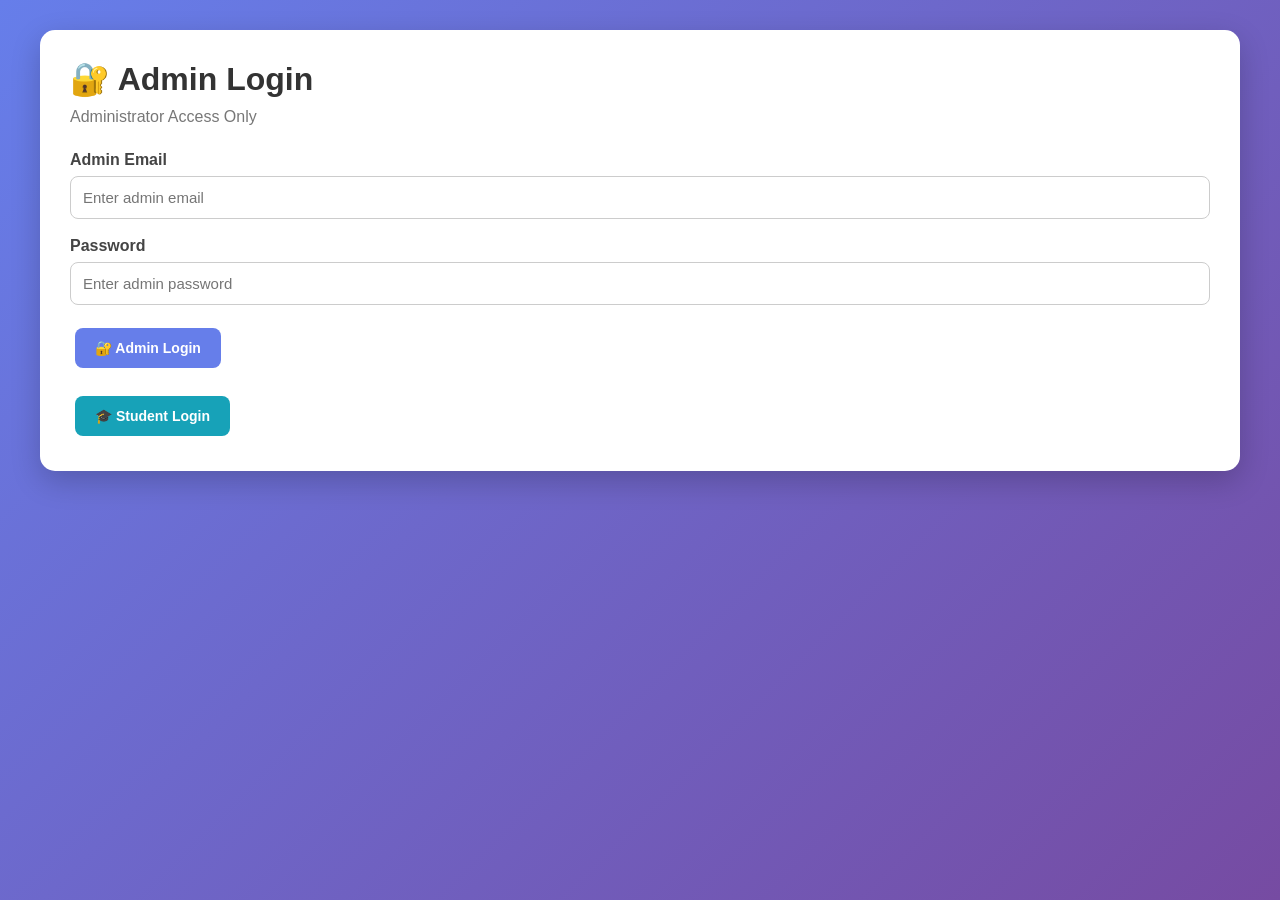
==== commit c223fbfd: "Update index.html" ====
--- a/index.html
+++ b/index.html
@@ -1,831 +1,2596 @@
 <!DOCTYPE html>
 <html lang="en">
 <head>
-    <meta charset="UTF-8">
-    <meta name="viewport" content="width=device-width, initial-scale=1.0">
-
-    <title>Student Exam Platform</title>
-
-    <link rel="stylesheet" href="styles.css">
+<meta charset="UTF-8">
+<meta name="viewport" content="width=device-width, initial-scale=1.0">
+
+<title>Student Exam Platform</title>
+
+<style>
+
+*{
+    box-sizing:border-box;
+    margin:0;
+    padding:0;
+    font-family:Arial, sans-serif;
+}
+
+body{
+    background:linear-gradient(135deg,#667eea,#764ba2);
+    min-height:100vh;
+    padding:30px;
+}
+
+.container{
+    max-width:1200px;
+    margin:auto;
+}
+
+.section{
+    display:none;
+}
+
+.section.active{
+    display:block;
+}
+
+.card{
+    background:white;
+    padding:30px;
+    border-radius:15px;
+    box-shadow:0 10px 30px rgba(0,0,0,0.2);
+    margin-bottom:20px;
+}
+
+h1{
+    color:#333;
+    margin-bottom:10px;
+}
+
+h2{
+    color:#444;
+    margin-bottom:20px;
+}
+
+h3{
+    color:#555;
+    margin-bottom:15px;
+}
+
+.subtitle{
+    color:#777;
+    margin-bottom:25px;
+}
+
+.form-group{
+    margin-bottom:18px;
+}
+
+label{
+    display:block;
+    margin-bottom:7px;
+    font-weight:bold;
+    color:#444;
+}
+
+input,
+textarea,
+select{
+    width:100%;
+    padding:12px;
+    border:1px solid #ccc;
+    border-radius:8px;
+    font-size:15px;
+}
+
+textarea{
+    min-height:100px;
+    resize:vertical;
+}
+
+.btn{
+    border:none;
+    padding:12px 20px;
+    border-radius:8px;
+    cursor:pointer;
+    margin:5px;
+    font-weight:bold;
+    font-size:14px;
+}
+
+.btn:hover{
+    opacity:.85;
+}
+
+.btn-primary{
+    background:#667eea;
+    color:white;
+}
+
+.btn-success{
+    background:#28a745;
+    color:white;
+}
+
+.btn-danger{
+    background:#dc3545;
+    color:white;
+}
+
+.btn-info{
+    background:#17a2b8;
+    color:white;
+}
+
+.btn-warning{
+    background:#ffc107;
+    color:#222;
+}
+
+.success{
+    background:#d4edda;
+    color:#155724;
+    padding:12px;
+    border-radius:8px;
+    margin-bottom:15px;
+}
+
+.error{
+    background:#f8d7da;
+    color:#721c24;
+    padding:12px;
+    border-radius:8px;
+    margin-bottom:15px;
+}
+
+.dashboard-header{
+    background:white;
+    padding:25px;
+    border-radius:15px;
+    margin-bottom:20px;
+    display:flex;
+    justify-content:space-between;
+    align-items:center;
+}
+
+.student-info{
+    display:grid;
+    grid-template-columns:repeat(2,1fr);
+    gap:15px;
+}
+
+.student-info p{
+    background:#f5f5f5;
+    padding:15px;
+    border-radius:8px;
+}
+
+.tabs{
+    display:flex;
+    gap:10px;
+    background:white;
+    padding:15px;
+    border-radius:12px;
+    margin-bottom:20px;
+}
+
+.tab-btn{
+    padding:12px 20px;
+    border:none;
+    background:#eee;
+    border-radius:8px;
+    cursor:pointer;
+    font-weight:bold;
+}
+
+.tab-btn.active{
+    background:#667eea;
+    color:white;
+}
+
+.tab-content{
+    display:none;
+}
+
+.tab-content.active{
+    display:block;
+}
+
+.table{
+    width:100%;
+    border-collapse:collapse;
+    margin-top:20px;
+}
+
+.table th,
+.table td{
+    border:1px solid #ddd;
+    padding:12px;
+    text-align:left;
+}
+
+.table th{
+    background:#667eea;
+    color:white;
+}
+
+.table tr:nth-child(even){
+    background:#f8f8f8;
+}
+
+.exam-card{
+    background:#f8f9fa;
+    padding:20px;
+    border-radius:12px;
+    margin-bottom:15px;
+    border-left:5px solid #667eea;
+}
+
+.exam-card:hover{
+    background:#eef0ff;
+}
+
+.status{
+    display:inline-block;
+    padding:6px 12px;
+    border-radius:20px;
+    margin-top:10px;
+    font-weight:bold;
+}
+
+.status.pending{
+    background:#fff3cd;
+    color:#856404;
+}
+
+.status.completed{
+    background:#d4edda;
+    color:#155724;
+}
+
+.question-block{
+    background:#f8f9fa;
+    padding:20px;
+    border-radius:10px;
+    margin:20px 0;
+    border-left:5px solid #667eea;
+}
+
+.option-input{
+    display:flex;
+    align-items:center;
+    gap:10px;
+    margin:10px 0;
+}
+
+.option-input input[type="text"]{
+    flex:1;
+}
+
+.option-input input[type="radio"]{
+    width:auto;
+}
+
+.remove-question{
+    background:#dc3545;
+    color:white;
+    border:none;
+    padding:8px 15px;
+    border-radius:6px;
+    cursor:pointer;
+    margin-top:10px;
+}
+
+.exam-container{
+    background:white;
+    padding:30px;
+    border-radius:15px;
+}
+
+.exam-header{
+    display:flex;
+    justify-content:space-between;
+    align-items:center;
+    margin-bottom:25px;
+    padding-bottom:20px;
+    border-bottom:2px solid #eee;
+}
+
+.timer-box{
+    background:#222;
+    color:white;
+    padding:15px 25px;
+    border-radius:10px;
+    text-align:center;
+}
+
+#timer{
+    font-size:28px;
+    font-weight:bold;
+    margin-top:5px;
+}
+
+.question{
+    background:#f8f9fa;
+    padding:25px;
+    border-radius:10px;
+    margin-bottom:20px;
+}
+
+.question-text{
+    font-size:18px;
+    font-weight:bold;
+    margin-bottom:20px;
+}
+
+.question-number{
+    color:#667eea;
+}
+
+.option{
+    background:white;
+    padding:12px;
+    margin:8px 0;
+    border-radius:8px;
+    border:1px solid #ddd;
+}
+
+.option:hover{
+    background:#eef0ff;
+}
+
+.option input{
+    width:auto;
+    margin-right:10px;
+}
+
+.result-box{
+    background:#f8f9fa;
+    padding:25px;
+    border-radius:10px;
+    margin-bottom:20px;
+}
+
+.result-box p{
+    padding:10px;
+    font-size:18px;
+}
+
+.modal{
+    display:none;
+    position:fixed;
+    z-index:1000;
+    left:0;
+    top:0;
+    width:100%;
+    height:100%;
+    background:rgba(0,0,0,.6);
+}
+
+.modal.show{
+    display:flex;
+    justify-content:center;
+    align-items:center;
+}
+
+.modal-content{
+    background:white;
+    width:90%;
+    max-width:700px;
+    padding:30px;
+    border-radius:15px;
+    position:relative;
+    max-height:90vh;
+    overflow:auto;
+}
+
+.close{
+    position:absolute;
+    right:20px;
+    top:10px;
+    font-size:30px;
+    cursor:pointer;
+}
+
+@media(max-width:700px){
+
+    body{
+        padding:10px;
+    }
+
+    .student-info{
+        grid-template-columns:1fr;
+    }
+
+    .dashboard-header,
+    .exam-header{
+        flex-direction:column;
+        gap:15px;
+    }
+
+    .tabs{
+        flex-direction:column;
+    }
+
+    .table{
+        font-size:12px;
+    }
+
+}
+
+</style>
 </head>
 
 <body>
 
 <div class="container">
 
-    <!-- ================= ADMIN LOGIN ================= -->
-    <div id="adminLoginSection" class="section active">
-
-        <div class="card">
-
-            <h1>🔐 Admin Login</h1>
-            <p class="subtitle">Administrator Access Only</p>
-
-            <form id="adminLoginForm">
-
-                <div class="form-group">
-                    <label for="adminEmail">Admin Email:</label>
-
-                    <input
-                        type="email"
-                        id="adminEmail"
-                        placeholder="Enter admin email"
-                        required
-                    >
-                </div>
-
-                <div class="form-group">
-                    <label for="adminPassword">Password:</label>
-
-                    <input
-                        type="password"
-                        id="adminPassword"
-                        placeholder="Enter admin password"
-                        required
-                    >
-                </div>
-
-                <button type="submit" class="btn btn-primary">
-                    🔐 Admin Login
-                </button>
-
-            </form>
-
-            <br>
-
-            <button
-                type="button"
-                class="btn btn-info"
-                onclick="toggleSection('loginSection')">
-                🎓 Student Login
-            </button>
-
-        </div>
-
-    </div>
-
-
-    <!-- ================= STUDENT LOGIN ================= -->
-    <div id="loginSection" class="section">
-
-        <div class="card">
-
-            <h1>🎓 Student Login</h1>
-
-            <p class="subtitle">
-                Login to access your examination dashboard
-            </p>
-
-            <form id="loginForm">
-
-                <div class="form-group">
-
-                    <label for="loginEmail">
-                        Email:
-                    </label>
-
-                    <input
-                        type="email"
-                        id="loginEmail"
-                        placeholder="Enter your email"
-                        required
-                    >
-
-                </div>
-
-
-                <div class="form-group">
-
-                    <label for="loginPassword">
-                        Password:
-                    </label>
-
-                    <input
-                        type="password"
-                        id="loginPassword"
-                        placeholder="Enter your password"
-                        required
-                    >
-
-                </div>
-
-
-                <button
-                    type="submit"
-                    class="btn btn-primary">
-                    🔐 Login
-                </button>
-
-            </form>
-
-
-            <p style="text-align:center; margin-top:20px;">
-                Don't have an account?
-            </p>
-
-
-            <button
-                type="button"
-                class="btn btn-success"
-                onclick="toggleSection('registerSection')">
-
-                📝 Register Now
-
-            </button>
-
-
-            <br><br>
-
-
-            <button
-                type="button"
-                class="btn btn-info"
-                onclick="toggleSection('adminLoginSection')">
-
-                🔐 Admin Login
-
-            </button>
-
-        </div>
-
-    </div>
-
-
-    <!-- ================= STUDENT REGISTRATION ================= -->
-    <div id="registerSection" class="section">
-
-        <div class="card">
-
-            <h1>📝 Student Registration</h1>
-
-            <p class="subtitle">
-                Create your student account
-            </p>
-
-
-            <form id="registerForm">
-
-                <div class="form-group">
-
-                    <label for="firstName">
-                        First Name:
-                    </label>
-
-                    <input
-                        type="text"
-                        id="firstName"
-                        placeholder="Enter first name"
-                        required
-                    >
-
-                </div>
-
-
-                <div class="form-group">
-
-                    <label for="lastName">
-                        Last Name:
-                    </label>
-
-                    <input
-                        type="text"
-                        id="lastName"
-                        placeholder="Enter last name"
-                        required
-                    >
-
-                </div>
-
-
-                <div class="form-group">
-
-                    <label for="regEmail">
-                        Email:
-                    </label>
-
-                    <input
-                        type="email"
-                        id="regEmail"
-                        placeholder="Enter email"
-                        required
-                    >
-
-                </div>
-
-
-                <div class="form-group">
-
-                    <label for="regPassword">
-                        Password:
-                    </label>
-
-                    <input
-                        type="password"
-                        id="regPassword"
-                        placeholder="Create password"
-                        required
-                    >
-
-                </div>
-
-
-                <div class="form-group">
-
-                    <label for="phone">
-                        Phone Number:
-                    </label>
-
-                    <input
-                        type="tel"
-                        id="phone"
-                        placeholder="Enter phone number"
-                        required
-                    >
-
-                </div>
-
-
-                <div class="form-group">
-
-                    <label for="dob">
-                        Date of Birth:
-                    </label>
-
-                    <input
-                        type="date"
-                        id="dob"
-                        required
-                    >
-
-                </div>
-
-
-                <div class="form-group">
-
-                    <label for="uniRegNum">
-                        University Registration Number:
-                    </label>
-
-                    <input
-                        type="text"
-                        id="uniRegNum"
-                        placeholder="Enter university registration number"
-                        required
-                    >
-
-                </div>
-
-
-                <div class="form-group">
-
-                    <label for="address">
-                        Address:
-                    </label>
-
-                    <textarea
-                        id="address"
-                        placeholder="Enter your address"
-                        required
-                    ></textarea>
-
-                </div>
-
-
-                <div class="form-group">
-
-                    <label for="city">
-                        City:
-                    </label>
-
-                    <input
-                        type="text"
-                        id="city"
-                        placeholder="Enter city"
-                        required
-                    >
-
-                </div>
-
-
-                <div class="form-group">
-
-                    <label for="state">
-                        State:
-                    </label>
-
-                    <input
-                        type="text"
-                        id="state"
-                        placeholder="Enter state"
-                        required
-                    >
-
-                </div>
-
-
-                <button
-                    type="submit"
-                    class="btn btn-primary">
-
-                    📝 Create Account
-
-                </button>
-
-
-                <br><br>
-
-
-                <button
-                    type="button"
-                    class="btn btn-info"
-                    onclick="toggleSection('loginSection')">
-
-                    🔐 Back to Login
-
-                </button>
-
-            </form>
-
-        </div>
-
-    </div>
-
-
-    <!-- ================= STUDENT DASHBOARD ================= -->
-    <div id="dashboardSection" class="section">
-
-        <div class="dashboard">
-
-            <div class="dashboard-header">
-
-                <div>
-
-                    <h1>
-                        🎓 Student Dashboard
-                    </h1>
-
-                    <h2>
-                        Welcome,
-                        <span id="studentName"></span>
-                    </h2>
-
-                </div>
-
-                <button
-                    class="btn btn-danger"
-                    onclick="logout()">
-
-                    🚪 Logout
-
-                </button>
-
-            </div>
-
-
-            <!-- Student Information -->
-
-            <div class="card">
-
-                <h2>👤 Student Information</h2>
-
-                <div class="student-info">
-
-                    <p>
-                        <strong>Email:</strong>
-                        <span id="infoEmail"></span>
-                    </p>
-
-                    <p>
-                        <strong>University Reg No:</strong>
-                        <span id="infoUniReg"></span>
-                    </p>
-
-                    <p>
-                        <strong>Phone:</strong>
-                        <span id="infoPhone"></span>
-                    </p>
-
-                    <p>
-                        <strong>Date of Birth:</strong>
-                        <span id="infoDOB"></span>
-                    </p>
-
-                    <p>
-                        <strong>Address:</strong>
-                        <span id="infoAddress"></span>
-                    </p>
-
-                    <p>
-                        <strong>City:</strong>
-                        <span id="infoCity"></span>
-                    </p>
-
-                </div>
-
-            </div>
-
-
-            <!-- Available Exams -->
-
-            <div class="card">
-
-                <h2>📚 Available Exams</h2>
-
-                <div id="examsList"></div>
-
-            </div>
-
-        </div>
-
-    </div>
-
-
-    <!-- ================= ADMIN DASHBOARD ================= -->
-    <div id="adminDashboardSection" class="section">
-
-        <div class="dashboard">
-
-            <div class="dashboard-header">
-
-                <div>
-
-                    <h1>
-                        🛡️ Admin Dashboard
-                    </h1>
-
-                    <p>
-                        Student Examination Management System
-                    </p>
-
-                </div>
-
-
-                <button
-                    class="btn btn-danger"
-                    onclick="adminLogout()">
-
-                    🚪 Logout
-
-                </button>
-
-            </div>
-
-
-            <!-- Admin Navigation -->
-
-            <div class="tabs">
-
-                <button
-                    class="tab-btn active"
-                    onclick="showAdminTab('students')">
-
-                    👨‍🎓 Students
-
-                </button>
-
-
-                <button
-                    class="tab-btn"
-                    onclick="showAdminTab('exams')">
-
-                    📝 Create Exam
-
-                </button>
-
-
-                <button
-                    class="tab-btn"
-                    onclick="showAdminTab('results')">
-
-                    📊 Results
-
-                </button>
-
-            </div>
-
-
-            <!-- STUDENTS TAB -->
-
-            <div
-                id="studentsTab"
-                class="tab-content active">
-
-                <div class="card">
-
-                    <h2>👨‍🎓 Registered Students</h2>
-
-                    <div id="studentsList"></div>
-
-                </div>
-
-            </div>
-
-
-            <!-- EXAMS TAB -->
-
-            <div
-                id="examsTab"
-                class="tab-content">
-
-                <div class="card">
-
-                    <h2>📝 Create New Exam</h2>
-
-
-                    <div class="form-group">
-
-                        <label for="examTitle">
-                            Exam Title:
-                        </label>
-
-                        <input
-                            type="text"
-                            id="examTitle"
-                            placeholder="Enter exam title"
-                        >
-
-                    </div>
-
-
-                    <div class="form-group">
-
-                        <label for="examDescription">
-                            Description:
-                        </label>
-
-                        <textarea
-                            id="examDescription"
-                            placeholder="Enter exam description"
-                        ></textarea>
-
-                    </div>
-
-
-                    <div class="form-group">
-
-                        <label for="examDuration">
-                            Duration (Minutes):
-                        </label>
-
-                        <input
-                            type="number"
-                            id="examDuration"
-                            value="30"
-                            min="1"
-                        >
-
-                    </div>
-
-
-                    <div class="form-group">
-
-                        <label for="examPassingScore">
-                            Passing Score (%):
-                        </label>
-
-                        <input
-                            type="number"
-                            id="examPassingScore"
-                            value="60"
-                            min="1"
-                            max="100"
-                        >
-
-                    </div>
-
-
-                    <h3>📚 Questions</h3>
-
-
-                    <div id="questionsForm"></div>
-
-
-                    <button
-                        type="button"
-                        class="btn btn-info"
-                        onclick="addQuestionForm()">
-
-                        ➕ Add Question
-
-                    </button>
-
-
-                    <button
-                        type="button"
-                        class="btn btn-success"
-                        onclick="saveExam()">
-
-                        💾 Save Exam
-
-                    </button>
-
-                </div>
-
-            </div>
-
-
-            <!-- RESULTS TAB -->
-
-            <div
-                id="resultsTab"
-                class="tab-content">
-
-                <div class="card">
-
-                    <h2>📊 Examination Results</h2>
-
-                    <div id="resultsList"></div>
-
-                </div>
-
-            </div>
-
-        </div>
-
-    </div>
-
-
-    <!-- ================= EXAM SECTION ================= -->
-    <div id="examSection" class="section">
-
-        <div class="exam-container">
-
-            <div class="exam-header">
-
-                <div>
-
-                    <h1 id="examTitle">
-                        Examination
-                    </h1>
-
-                    <p>
-                        Answer all questions carefully.
-                    </p>
-
-                </div>
-
-
-                <div class="timer-box">
-
-                    ⏱️ Time Remaining
-
-                    <div id="timer">
-                        00:00
-                    </div>
-
-                </div>
-
-            </div>
-
-
-            <form id="examForm">
-
-                <div id="questionsContainer"></div>
-
-
-                <button
-                    type="submit"
-                    class="btn btn-success">
-
-                    ✅ Submit Exam
-
-                </button>
-
-            </form>
-
-        </div>
-
-    </div>
-
-
-    <!-- ================= RESULTS SECTION ================= -->
-    <div id="resultsSection" class="section">
-
-        <div class="card">
-
-            <h1>📊 Examination Result</h1>
-
-
-            <div class="result-box">
-
-                <h2 id="resultExamName">
-                    Exam
-                </h2>
-
-
-                <p>
-
-                    <strong>Score:</strong>
-
-                    <span id="resultScore"></span>
-
-                </p>
-
-
-                <p>
-
-                    <strong>Percentage:</strong>
-
-                    <span id="resultPercentage"></span>
-
-                </p>
-
-
-                <p>
-
-                    <strong>Status:</strong>
-
-                    <span id="resultStatus"></span>
-
-                </p>
-
-
-                <p>
-
-                    <strong>Date:</strong>
-
-                    <span id="resultDate"></span>
-
-                </p>
-
-            </div>
-
-
-            <button
-                class="btn btn-primary"
-                onclick="goBackToDashboard()">
-
-                🏠 Back to Dashboard
-
-            </button>
-
-        </div>
-
-    </div>
-
-
-    <!-- ================= STUDENT DETAILS MODAL ================= -->
-    <div
-        id="studentDetailsModal"
-        class="modal">
-
-        <div class="modal-content">
-
-            <span
-                class="close"
-                onclick="closeStudentModal()">
-
-                &times;
-
-            </span>
-
-
-            <h2>
-                👤 Student Details
-            </h2>
-
-
-            <div id="studentDetailsContent"></div>
-
-        </div>
-
-    </div>
-
-
-    <!-- ================= RESULT DETAILS MODAL ================= -->
-    <div
-        id="resultsDetailsModal"
-        class="modal">
-
-        <div class="modal-content">
-
-            <span
-                class="close"
-                onclick="closeResultsModal()">
-
-                &times;
-
-            </span>
-
-
-            <h2>
-                📊 Result Details
-            </h2>
-
-
-            <div id="resultsDetailsContent"></div>
-
-        </div>
-
-    </div>
-
-
-</div>
-
-
-<!-- ================= JAVASCRIPT ================= -->
-
-<script src="script.js"></script>
+<!-- ================= ADMIN LOGIN ================= -->
+
+<div id="adminLoginSection" class="section active">
+
+<div class="card">
+
+<h1>🔐 Admin Login</h1>
+
+<p class="subtitle">
+Administrator Access Only
+</p>
+
+<form id="adminLoginForm">
+
+<div class="form-group">
+<label>Admin Email</label>
+
+<input
+type="email"
+id="adminEmail"
+placeholder="Enter admin email"
+required>
+</div>
+
+<div class="form-group">
+<label>Password</label>
+
+<input
+type="password"
+id="adminPassword"
+placeholder="Enter admin password"
+required>
+</div>
+
+<button
+type="submit"
+class="btn btn-primary">
+
+🔐 Admin Login
+
+</button>
+
+</form>
+
+<br>
+
+<button
+class="btn btn-info"
+onclick="toggleSection('loginSection')">
+
+🎓 Student Login
+
+</button>
+
+</div>
+
+</div>
+
+
+<!-- ================= STUDENT LOGIN ================= -->
+
+<div id="loginSection" class="section">
+
+<div class="card">
+
+<h1>🎓 Student Login</h1>
+
+<p class="subtitle">
+Login to access your exam dashboard
+</p>
+
+<form id="loginForm">
+
+<div class="form-group">
+
+<label>Email</label>
+
+<input
+type="email"
+id="loginEmail"
+placeholder="Enter your email"
+required>
+
+</div>
+
+<div class="form-group">
+
+<label>Password</label>
+
+<input
+type="password"
+id="loginPassword"
+placeholder="Enter your password"
+required>
+
+</div>
+
+<button
+type="submit"
+class="btn btn-primary">
+
+🔐 Login
+
+</button>
+
+</form>
+
+<br>
+
+<button
+class="btn btn-success"
+onclick="toggleSection('registerSection')">
+
+📝 Register
+
+</button>
+
+<button
+class="btn btn-info"
+onclick="toggleSection('adminLoginSection')">
+
+🔐 Admin Login
+
+</button>
+
+</div>
+
+</div>
+
+
+<!-- ================= REGISTER ================= -->
+
+<div id="registerSection" class="section">
+
+<div class="card">
+
+<h1>📝 Student Registration</h1>
+
+<form id="registerForm">
+
+<div class="form-group">
+<label>First Name</label>
+<input type="text" id="firstName" required>
+</div>
+
+<div class="form-group">
+<label>Last Name</label>
+<input type="text" id="lastName" required>
+</div>
+
+<div class="form-group">
+<label>Email</label>
+<input type="email" id="regEmail" required>
+</div>
+
+<div class="form-group">
+<label>Password</label>
+<input type="password" id="regPassword" required>
+</div>
+
+<div class="form-group">
+<label>Phone</label>
+<input type="tel" id="phone" required>
+</div>
+
+<div class="form-group">
+<label>Date of Birth</label>
+<input type="date" id="dob" required>
+</div>
+
+<div class="form-group">
+<label>University Registration Number</label>
+<input type="text" id="uniRegNum" required>
+</div>
+
+<div class="form-group">
+<label>Address</label>
+<textarea id="address" required></textarea>
+</div>
+
+<div class="form-group">
+<label>City</label>
+<input type="text" id="city" required>
+</div>
+
+<div class="form-group">
+<label>State</label>
+<input type="text" id="state" required>
+</div>
+
+<button
+type="submit"
+class="btn btn-success">
+
+📝 Create Account
+
+</button>
+
+<button
+type="button"
+class="btn btn-info"
+onclick="toggleSection('loginSection')">
+
+🔐 Back to Login
+
+</button>
+
+</form>
+
+</div>
+
+</div>
+
+
+<!-- ================= STUDENT DASHBOARD ================= -->
+
+<div id="dashboardSection" class="section">
+
+<div class="dashboard-header">
+
+<div>
+
+<h1>🎓 Student Dashboard</h1>
+
+<h2>
+Welcome,
+<span id="studentName"></span>
+</h2>
+
+</div>
+
+<button
+class="btn btn-danger"
+onclick="logout()">
+
+🚪 Logout
+
+</button>
+
+</div>
+
+
+<div class="card">
+
+<h2>👤 Student Information</h2>
+
+<div class="student-info">
+
+<p>
+<strong>Email:</strong>
+<span id="infoEmail"></span>
+</p>
+
+<p>
+<strong>University Reg No:</strong>
+<span id="infoUniReg"></span>
+</p>
+
+<p>
+<strong>Phone:</strong>
+<span id="infoPhone"></span>
+</p>
+
+<p>
+<strong>Date of Birth:</strong>
+<span id="infoDOB"></span>
+</p>
+
+<p>
+<strong>Address:</strong>
+<span id="infoAddress"></span>
+</p>
+
+<p>
+<strong>City:</strong>
+<span id="infoCity"></span>
+</p>
+
+</div>
+
+</div>
+
+
+<div class="card">
+
+<h2>📚 Available Exams</h2>
+
+<div id="examsList"></div>
+
+</div>
+
+</div>
+
+
+<!-- ================= ADMIN DASHBOARD ================= -->
+
+<div id="adminDashboardSection" class="section">
+
+<div class="dashboard-header">
+
+<div>
+
+<h1>🛡️ Admin Dashboard</h1>
+
+<p>Student Examination Management System</p>
+
+</div>
+
+<button
+class="btn btn-danger"
+onclick="adminLogout()">
+
+🚪 Logout
+
+</button>
+
+</div>
+
+
+<div class="tabs">
+
+<button
+class="tab-btn active"
+onclick="showAdminTab('students', this)">
+
+👨‍🎓 Students
+
+</button>
+
+<button
+class="tab-btn"
+onclick="showAdminTab('exams', this)">
+
+📝 Exams
+
+</button>
+
+<button
+class="tab-btn"
+onclick="showAdminTab('results', this)">
+
+📊 Results
+
+</button>
+
+</div>
+
+
+<!-- STUDENTS -->
+
+<div id="studentsTab" class="tab-content active">
+
+<div class="card">
+
+<h2>👨‍🎓 Registered Students</h2>
+
+<div id="studentsList"></div>
+
+</div>
+
+</div>
+
+
+<!-- EXAMS -->
+
+<div id="examsTab" class="tab-content">
+
+<div class="card">
+
+<h2>📝 Create Exam</h2>
+
+<div class="form-group">
+
+<label>Exam Title</label>
+
+<input
+type="text"
+id="examTitle"
+placeholder="Example: Cyber Security">
+
+</div>
+
+<div class="form-group">
+
+<label>Description</label>
+
+<textarea
+id="examDescription"
+placeholder="Enter exam description"></textarea>
+
+</div>
+
+<div class="form-group">
+
+<label>Duration (Minutes)</label>
+
+<input
+type="number"
+id="examDuration"
+value="30"
+min="1">
+
+</div>
+
+<div class="form-group">
+
+<label>Passing Score (%)</label>
+
+<input
+type="number"
+id="examPassingScore"
+value="60"
+min="1"
+max="100">
+
+</div>
+
+<h3>Questions</h3>
+
+<div id="questionsForm"></div>
+
+<button
+class="btn btn-info"
+onclick="addQuestionForm()">
+
+➕ Add Question
+
+</button>
+
+<button
+class="btn btn-success"
+onclick="saveExam()">
+
+💾 Save Exam
+
+</button>
+
+</div>
+
+</div>
+
+
+<!-- RESULTS -->
+
+<div id="resultsTab" class="tab-content">
+
+<div class="card">
+
+<h2>📊 Exam Results</h2>
+
+<div id="resultsList"></div>
+
+</div>
+
+</div>
+
+</div>
+
+
+<!-- ================= EXAM ================= -->
+
+<div id="examSection" class="section">
+
+<div class="exam-container">
+
+<div class="exam-header">
+
+<div>
+
+<h1 id="examTitleDisplay">
+Examination
+</h1>
+
+</div>
+
+<div class="timer-box">
+
+⏱️ Time
+
+<div id="timer">
+00:00
+</div>
+
+</div>
+
+</div>
+
+<form id="examForm">
+
+<div id="questionsContainer"></div>
+
+<button
+type="submit"
+class="btn btn-success">
+
+✅ Submit Exam
+
+</button>
+
+</form>
+
+</div>
+
+</div>
+
+
+<!-- ================= RESULT ================= -->
+
+<div id="resultsSection" class="section">
+
+<div class="card">
+
+<h1>📊 Examination Result</h1>
+
+<div class="result-box">
+
+<h2 id="resultExamName"></h2>
+
+<p>
+<strong>Score:</strong>
+<span id="resultScore"></span>
+</p>
+
+<p>
+<strong>Percentage:</strong>
+<span id="resultPercentage"></span>
+</p>
+
+<p>
+<strong>Status:</strong>
+<span id="resultStatus"></span>
+</p>
+
+<p>
+<strong>Date:</strong>
+<span id="resultDate"></span>
+</p>
+
+</div>
+
+<button
+class="btn btn-primary"
+onclick="goBackToDashboard()">
+
+🏠 Back to Dashboard
+
+</button>
+
+</div>
+
+</div>
+
+
+<!-- ================= STUDENT MODAL ================= -->
+
+<div id="studentDetailsModal" class="modal">
+
+<div class="modal-content">
+
+<span
+class="close"
+onclick="closeStudentModal()">
+
+&times;
+
+</span>
+
+<h2>👤 Student Details</h2>
+
+<div id="studentDetailsContent"></div>
+
+</div>
+
+</div>
+
+
+<!-- ================= RESULT MODAL ================= -->
+
+<div id="resultsDetailsModal" class="modal">
+
+<div class="modal-content">
+
+<span
+class="close"
+onclick="closeResultsModal()">
+
+&times;
+
+</span>
+
+<h2>📊 Result Details</h2>
+
+<div id="resultsDetailsContent"></div>
+
+</div>
+
+</div>
+
+</div>
+
+
+<script>
+
+/* =====================================================
+   DATA STORAGE
+===================================================== */
+
+let students =
+JSON.parse(localStorage.getItem("students")) || [];
+
+let exams =
+JSON.parse(localStorage.getItem("exams")) || [];
+
+let currentUser = null;
+let currentAdmin = null;
+let currentExam = null;
+let examTimer = null;
+let questionCount = 0;
+
+
+/* =====================================================
+   ADMIN LOGIN
+===================================================== */
+
+const adminCredentials = {
+
+email: "admin@exam.com",
+
+password: "muhaa12345"
+
+};
+
+
+/* =====================================================
+   UTILITY
+===================================================== */
+
+function toggleSection(sectionId){
+
+document
+.querySelectorAll(".section")
+.forEach(section => {
+
+section.classList.remove("active");
+
+});
+
+const section =
+document.getElementById(sectionId);
+
+if(section){
+
+section.classList.add("active");
+
+}
+
+}
+
+
+function showMessage(message,type="error"){
+
+const div =
+document.createElement("div");
+
+div.className = type;
+
+div.textContent = message;
+
+const activeSection =
+document.querySelector(".section.active");
+
+if(activeSection){
+
+const card =
+activeSection.querySelector(".card") ||
+activeSection.querySelector(".exam-container");
+
+if(card){
+
+card.insertBefore(div,card.firstChild);
+
+setTimeout(() => {
+
+div.remove();
+
+},3000);
+
+}
+
+}
+
+}
+
+
+function formatDate(date){
+
+if(!date) return "";
+
+return new Date(date).toLocaleDateString(
+"en-US",
+{
+year:"numeric",
+month:"long",
+day:"numeric",
+hour:"2-digit",
+minute:"2-digit"
+}
+);
+
+}
+
+
+/* =====================================================
+   ADMIN LOGIN
+===================================================== */
+
+document
+.getElementById("adminLoginForm")
+.addEventListener("submit",function(e){
+
+e.preventDefault();
+
+const email =
+document.getElementById("adminEmail").value;
+
+const password =
+document.getElementById("adminPassword").value;
+
+
+if(
+email === adminCredentials.email &&
+password === adminCredentials.password
+){
+
+currentAdmin = {
+
+email:email,
+isAdmin:true
+
+};
+
+loadAdminDashboard();
+
+toggleSection("adminDashboardSection");
+
+showMessage(
+"✅ Admin Login Successful!",
+"success"
+);
+
+}else{
+
+showMessage(
+"❌ Invalid Admin Credentials!",
+"error"
+);
+
+}
+
+});
+
+
+/* =====================================================
+   ADMIN DASHBOARD
+===================================================== */
+
+function loadAdminDashboard(){
+
+loadStudentsList();
+
+loadResultsList();
+
+initializeCreateExamForm();
+
+}
+
+
+function showAdminTab(tabName,button){
+
+document
+.querySelectorAll(".tab-content")
+.forEach(tab => {
+
+tab.classList.remove("active");
+
+});
+
+
+document
+.querySelectorAll(".tab-btn")
+.forEach(btn => {
+
+btn.classList.remove("active");
+
+});
+
+
+document
+.getElementById(tabName+"Tab")
+.classList.add("active");
+
+
+button.classList.add("active");
+
+
+if(tabName === "students"){
+
+loadStudentsList();
+
+}
+
+if(tabName === "results"){
+
+loadResultsList();
+
+}
+
+if(tabName === "exams"){
+
+initializeCreateExamForm();
+
+}
+
+}
+
+
+/* =====================================================
+   STUDENTS
+===================================================== */
+
+function loadStudentsList(){
+
+const list =
+document.getElementById("studentsList");
+
+
+if(students.length === 0){
+
+list.innerHTML =
+"<p>No students registered yet.</p>";
+
+return;
+
+}
+
+
+let html = `
+
+<table class="table">
+
+<tr>
+
+<th>Name</th>
+<th>Email</th>
+<th>Phone</th>
+<th>Uni Reg No</th>
+<th>Actions</th>
+
+</tr>
+
+`;
+
+
+students.forEach(student => {
+
+html += `
+
+<tr>
+
+<td>
+${student.firstName}
+${student.lastName}
+</td>
+
+<td>
+${student.email}
+</td>
+
+<td>
+${student.phone}
+</td>
+
+<td>
+${student.uniRegNum}
+</td>
+
+<td>
+
+<button
+class="btn btn-info"
+onclick="viewStudentDetails(${student.id})">
+
+View
+
+</button>
+
+<button
+class="btn btn-danger"
+onclick="deleteStudent(${student.id})">
+
+Delete
+
+</button>
+
+</td>
+
+</tr>
+
+`;
+
+});
+
+
+html += "</table>";
+
+list.innerHTML = html;
+
+}
+
+
+function viewStudentDetails(id){
+
+const student =
+students.find(s => s.id === id);
+
+if(!student) return;
+
+
+let html = `
+
+<p>
+<strong>Name:</strong>
+${student.firstName} ${student.lastName}
+</p>
+
+<p>
+<strong>Email:</strong>
+${student.email}
+</p>
+
+<p>
+<strong>Phone:</strong>
+${student.phone}
+</p>
+
+<p>
+<strong>Date of Birth:</strong>
+${student.dateOfBirth}
+</p>
+
+<p>
+<strong>University Reg No:</strong>
+${student.uniRegNum}
+</p>
+
+<p>
+<strong>Address:</strong>
+${student.address}
+</p>
+
+<p>
+<strong>City:</strong>
+${student.city}
+</p>
+
+<p>
+<strong>State:</strong>
+${student.state}
+</p>
+
+`;
+
+document
+.getElementById("studentDetailsContent")
+.innerHTML = html;
+
+document
+.getElementById("studentDetailsModal")
+.classList.add("show");
+
+}
+
+
+function closeStudentModal(){
+
+document
+.getElementById("studentDetailsModal")
+.classList.remove("show");
+
+}
+
+
+function deleteStudent(id){
+
+if(confirm("Delete this student?")){
+
+students =
+students.filter(s => s.id !== id);
+
+localStorage.setItem(
+"students",
+JSON.stringify(students)
+);
+
+loadStudentsList();
+
+showMessage(
+"✅ Student deleted!",
+"success"
+);
+
+}
+
+}
+
+
+/* =====================================================
+   CREATE EXAM
+===================================================== */
+
+function initializeCreateExamForm(){
+
+const form =
+document.getElementById("questionsForm");
+
+form.innerHTML = "";
+
+questionCount = 0;
+
+addQuestionForm();
+
+}
+
+
+function addQuestionForm(){
+
+questionCount++;
+
+
+const block =
+document.createElement("div");
+
+block.className = "question-block";
+
+block.id =
+"question-"+questionCount;
+
+
+block.innerHTML = `
+
+<h3>
+Question ${questionCount}
+</h3>
+
+<div class="form-group">
+
+<label>Question</label>
+
+<textarea
+id="questionText${questionCount}"
+placeholder="Enter question">
+</textarea>
+
+</div>
+
+<label>Options</label>
+
+${[1,2,3,4].map(i => `
+
+<div class="option-input">
+
+<input
+type="text"
+id="option${questionCount}_${i}"
+placeholder="Option ${i}">
+
+<input
+type="radio"
+name="correct${questionCount}"
+value="${i-1}">
+
+Correct
+
+</div>
+
+`).join("")}
+
+<button
+class="remove-question"
+type="button"
+onclick="removeQuestion(${questionCount})">
+
+Remove Question
+
+</button>
+
+`;
+
+document
+.getElementById("questionsForm")
+.appendChild(block);
+
+}
+
+
+function removeQuestion(number){
+
+const block =
+document.getElementById(
+"question-"+number
+);
+
+if(block){
+
+block.remove();
+
+}
+
+}
+
+
+/* =====================================================
+   SAVE EXAM
+===================================================== */
+
+function saveExam(){
+
+const title =
+document.getElementById("examTitle").value.trim();
+
+const description =
+document.getElementById("examDescription").value.trim();
+
+const duration =
+parseInt(
+document.getElementById("examDuration").value
+);
+
+const passingScore =
+parseInt(
+document.getElementById("examPassingScore").value
+);
+
+
+if(
+!title ||
+!description ||
+!duration ||
+!passingScore
+){
+
+showMessage(
+"❌ Please fill all exam details!",
+"error"
+);
+
+return;
+
+}
+
+
+const questions = [];
+
+
+const blocks =
+document.querySelectorAll(".question-block");
+
+
+if(blocks.length === 0){
+
+showMessage(
+"❌ Add at least one question!",
+"error"
+);
+
+return;
+
+}
+
+
+let valid = true;
+
+
+blocks.forEach((block,index) => {
+
+const number =
+block.id.replace("question-","");
+
+
+const text =
+document
+.getElementById("questionText"+number)
+.value.trim();
+
+
+if(!text){
+
+showMessage(
+"❌ Enter Question "+(index+1),
+"error"
+);
+
+valid = false;
+
+return;
+
+}
+
+
+const options = [];
+
+
+for(let i=1;i<=4;i++){
+
+const value =
+document
+.getElementById(
+`option${number}_${i}`
+)
+.value.trim();
+
+
+if(!value){
+
+showMessage(
+"❌ Fill all options for Question "+(index+1),
+"error"
+);
+
+valid = false;
+
+return;
+
+}
+
+options.push(value);
+
+}
+
+
+const radio =
+document.querySelector(
+`input[name="correct${number}"]:checked`
+);
+
+
+if(!radio){
+
+showMessage(
+"❌ Select correct answer for Question "+(index+1),
+"error"
+);
+
+valid = false;
+
+return;
+
+}
+
+
+questions.push({
+
+id:index+1,
+
+text:text,
+
+options:options,
+
+correctAnswer:
+parseInt(radio.value)
+
+});
+
+});
+
+
+if(!valid) return;
+
+
+const exam = {
+
+id:Date.now(),
+
+title:title,
+
+description:description,
+
+duration:duration,
+
+passingScore:passingScore,
+
+totalQuestions:questions.length,
+
+questions:questions,
+
+createdDate:
+new Date().toISOString()
+
+};
+
+
+exams.push(exam);
+
+
+localStorage.setItem(
+"exams",
+JSON.stringify(exams)
+);
+
+
+showMessage(
+"✅ Exam created successfully!",
+"success"
+);
+
+
+document
+.getElementById("examTitle")
+.value="";
+
+
+document
+.getElementById("examDescription")
+.value="";
+
+
+initializeCreateExamForm();
+
+}
+
+
+/* =====================================================
+   RESULTS
+===================================================== */
+
+function loadResultsList(){
+
+const list =
+document.getElementById("resultsList");
+
+let results = [];
+
+
+students.forEach(student => {
+
+(student.completedExams || [])
+.forEach(result => {
+
+results.push({
+
+studentName:
+student.firstName+" "+student.lastName,
+
+studentEmail:
+student.email,
+
+...result
+
+});
+
+});
+
+});
+
+
+if(results.length === 0){
+
+list.innerHTML =
+"<p>No exam results yet.</p>";
+
+return;
+
+}
+
+
+let html = `
+
+<table class="table">
+
+<tr>
+
+<th>Student</th>
+<th>Email</th>
+<th>Exam</th>
+<th>Score</th>
+<th>Percentage</th>
+<th>Status</th>
+
+</tr>
+
+`;
+
+
+results.forEach(result => {
+
+html += `
+
+<tr>
+
+<td>${result.studentName}</td>
+
+<td>${result.studentEmail}</td>
+
+<td>${result.examName}</td>
+
+<td>
+${result.score}/${result.totalQuestions}
+</td>
+
+<td>
+${result.percentage}%
+</td>
+
+<td>
+${result.passed ? "✅ PASSED" : "❌ FAILED"}
+</td>
+
+</tr>
+
+`;
+
+});
+
+
+html += "</table>";
+
+list.innerHTML = html;
+
+}
+
+
+/* =====================================================
+   ADMIN LOGOUT
+===================================================== */
+
+function adminLogout(){
+
+currentAdmin = null;
+
+document
+.getElementById("adminLoginForm")
+.reset();
+
+toggleSection("adminLoginSection");
+
+showMessage(
+"✅ Admin logged out!",
+"success"
+);
+
+}
+
+
+/* =====================================================
+   STUDENT REGISTER
+===================================================== */
+
+document
+.getElementById("registerForm")
+.addEventListener("submit",function(e){
+
+e.preventDefault();
+
+
+const email =
+document.getElementById("regEmail")
+.value.trim();
+
+
+if(
+students.some(
+student => student.email === email
+)
+){
+
+showMessage(
+"❌ Email already registered!",
+"error"
+);
+
+return;
+
+}
+
+
+const student = {
+
+id:Date.now(),
+
+firstName:
+document.getElementById("firstName").value,
+
+lastName:
+document.getElementById("lastName").value,
+
+email:email,
+
+password:
+document.getElementById("regPassword").value,
+
+phone:
+document.getElementById("phone").value,
+
+dateOfBirth:
+document.getElementById("dob").value,
+
+uniRegNum:
+document.getElementById("uniRegNum").value,
+
+address:
+document.getElementById("address").value,
+
+city:
+document.getElementById("city").value,
+
+state:
+document.getElementById("state").value,
+
+completedExams:[]
+
+};
+
+
+students.push(student);
+
+
+localStorage.setItem(
+"students",
+JSON.stringify(students)
+);
+
+
+document
+.getElementById("registerForm")
+.reset();
+
+
+showMessage(
+"✅ Registration successful! Please login.",
+"success"
+);
+
+
+setTimeout(
+() => toggleSection("loginSection"),
+1000
+);
+
+});
+
+
+/* =====================================================
+   STUDENT LOGIN
+===================================================== */
+
+document
+.getElementById("loginForm")
+.addEventListener("submit",function(e){
+
+e.preventDefault();
+
+
+const email =
+document.getElementById("loginEmail")
+.value.trim();
+
+
+const password =
+document.getElementById("loginPassword")
+.value;
+
+
+const student =
+students.find(
+s =>
+s.email === email &&
+s.password === password
+);
+
+
+if(!student){
+
+showMessage(
+"❌ Invalid email or password!",
+"error"
+);
+
+return;
+
+}
+
+
+currentUser = student;
+
+
+loadDashboard();
+
+
+toggleSection("dashboardSection");
+
+
+showMessage(
+"✅ Login successful!",
+"success"
+);
+
+});
+
+
+/* =====================================================
+   DASHBOARD
+===================================================== */
+
+function loadDashboard(){
+
+document
+.getElementById("studentName")
+.textContent =
+currentUser.firstName+" "+
+currentUser.lastName;
+
+
+document
+.getElementById("infoEmail")
+.textContent =
+currentUser.email;
+
+
+document
+.getElementById("infoUniReg")
+.textContent =
+currentUser.uniRegNum;
+
+
+document
+.getElementById("infoPhone")
+.textContent =
+currentUser.phone;
+
+
+document
+.getElementById("infoDOB")
+.textContent =
+currentUser.dateOfBirth;
+
+
+document
+.getElementById("infoAddress")
+.textContent =
+currentUser.address;
+
+
+document
+.getElementById("infoCity")
+.textContent =
+currentUser.city;
+
+
+loadExamsList();
+
+}
+
+
+/* =====================================================
+   EXAM LIST
+===================================================== */
+
+function loadExamsList(){
+
+const list =
+document.getElementById("examsList");
+
+list.innerHTML = "";
+
+
+if(exams.length === 0){
+
+list.innerHTML =
+"<p>No exams available yet.</p>";
+
+return;
+
+}
+
+
+exams.forEach(exam => {
+
+
+const completed =
+(currentUser.completedExams || [])
+.find(
+result =>
+result.examId === exam.id
+);
+
+
+const div =
+document.createElement("div");
+
+div.className =
+"exam-card";
+
+
+div.innerHTML = `
+
+<h3>${exam.title}</h3>
+
+<p>${exam.description}</p>
+
+<p>
+<strong>Duration:</strong>
+${exam.duration} minutes
+</p>
+
+<p>
+<strong>Questions:</strong>
+${exam.totalQuestions}
+</p>
+
+<p>
+<strong>Passing Score:</strong>
+${exam.passingScore}%
+</p>
+
+<span class="status ${completed ? "completed" : "pending"}">
+
+${completed ? "✓ Completed" : "○ Not Attempted"}
+
+</span>
+
+${completed ? `
+
+<p>
+<strong>Your Score:</strong>
+${completed.score}/${completed.totalQuestions}
+(${completed.percentage}%)
+</p>
+
+` : ""}
+
+`;
+
+
+if(!completed){
+
+div.style.cursor="pointer";
+
+div.onclick =
+() => startExam(exam.id);
+
+}
+
+
+list.appendChild(div);
+
+});
+
+}
+
+
+/* =====================================================
+   START EXAM
+===================================================== */
+
+function startExam(examId){
+
+currentExam =
+exams.find(
+exam => exam.id === examId
+);
+
+
+if(!currentExam) return;
+
+
+document
+.getElementById("examTitleDisplay")
+.textContent =
+currentExam.title;
+
+
+loadExamQuestions();
+
+
+toggleSection("examSection");
+
+
+let timeLeft =
+currentExam.duration * 60;
+
+
+updateTimer(timeLeft);
+
+
+clearInterval(examTimer);
+
+
+examTimer =
+setInterval(function(){
+
+timeLeft--;
+
+updateTimer(timeLeft);
+
+
+if(timeLeft <= 0){
+
+clearInterval(examTimer);
+
+submitExam();
+
+alert(
+"⏰ Time ended! Exam submitted automatically."
+);
+
+}
+
+},1000);
+
+}
+
+
+/* =====================================================
+   TIMER
+===================================================== */
+
+function updateTimer(seconds){
+
+const minutes =
+Math.floor(seconds/60);
+
+const secs =
+seconds % 60;
+
+
+document
+.getElementById("timer")
+.textContent =
+String(minutes).padStart(2,"0")
++
+":"
++
+String(secs).padStart(2,"0");
+
+}
+
+
+/* =====================================================
+   LOAD QUESTIONS
+===================================================== */
+
+function loadExamQuestions(){
+
+const container =
+document.getElementById(
+"questionsContainer"
+);
+
+container.innerHTML="";
+
+
+currentExam.questions
+.forEach((question,index)=>{
+
+
+const div =
+document.createElement("div");
+
+div.className="question";
+
+
+let options="";
+
+
+question.options
+.forEach((option,index2)=>{
+
+options += `
+
+<div class="option">
+
+<input
+type="radio"
+name="q${question.id}"
+value="${index2}"
+id="q${question.id}_${index2}">
+
+<label
+for="q${question.id}_${index2}">
+
+${option}
+
+</label>
+
+</div>
+
+`;
+
+});
+
+
+div.innerHTML = `
+
+<div class="question-text">
+
+<span class="question-number">
+
+Question ${index+1}:
+
+</span>
+
+${question.text}
+
+</div>
+
+<div>
+
+${options}
+
+</div>
+
+`;
+
+
+container.appendChild(div);
+
+});
+
+}
+
+
+/* =====================================================
+   SUBMIT EXAM
+===================================================== */
+
+document
+.getElementById("examForm")
+.addEventListener("submit",function(e){
+
+e.preventDefault();
+
+submitExam();
+
+});
+
+
+function submitExam(){
+
+if(!currentExam) return;
+
+
+clearInterval(examTimer);
+
+
+let score=0;
+
+
+currentExam.questions
+.forEach(question=>{
+
+const selected =
+document.querySelector(
+`input[name="q${question.id}"]:checked`
+);
+
+
+if(
+selected &&
+parseInt(selected.value)
+===
+question.correctAnswer
+){
+
+score++;
+
+}
+
+});
+
+
+const percentage =
+Math.round(
+(score/currentExam.totalQuestions)*100
+);
+
+
+const passed =
+percentage >= currentExam.passingScore;
+
+
+const result = {
+
+examId:
+currentExam.id,
+
+examName:
+currentExam.title,
+
+score:
+score,
+
+totalQuestions:
+currentExam.totalQuestions,
+
+percentage:
+percentage,
+
+passed:
+passed,
+
+dateTaken:
+new Date().toISOString()
+
+};
+
+
+if(!currentUser.completedExams){
+
+currentUser.completedExams=[];
+
+}
+
+
+currentUser.completedExams.push(result);
+
+
+const index =
+students.findIndex(
+s => s.id === currentUser.id
+);
+
+
+students[index]=currentUser;
+
+
+localStorage.setItem(
+"students",
+JSON.stringify(students)
+);
+
+
+showResult(result);
+
+}
+
+
+/* =====================================================
+   SHOW RESULT
+===================================================== */
+
+function showResult(result){
+
+document
+.getElementById("resultExamName")
+.textContent =
+result.examName;
+
+
+document
+.getElementById("resultScore")
+.textContent =
+result.score+
+"/"+
+result.totalQuestions;
+
+
+document
+.getElementById("resultPercentage")
+.textContent =
+result.percentage+"%";
+
+
+const status =
+document.getElementById("resultStatus");
+
+
+status.textContent =
+result.passed
+? "✅ PASSED"
+: "❌ FAILED";
+
+
+status.style.color =
+result.passed
+? "green"
+: "red";
+
+
+document
+.getElementById("resultDate")
+.textContent =
+formatDate(result.dateTaken);
+
+
+toggleSection("resultsSection");
+
+}
+
+
+/* =====================================================
+   BACK DASHBOARD
+===================================================== */
+
+function goBackToDashboard(){
+
+clearInterval(examTimer);
+
+loadDashboard();
+
+toggleSection("dashboardSection");
+
+}
+
+
+/* =====================================================
+   STUDENT LOGOUT
+===================================================== */
+
+function logout(){
+
+clearInterval(examTimer);
+
+currentUser=null;
+
+currentExam=null;
+
+document
+.getElementById("loginForm")
+.reset();
+
+toggleSection("loginSection");
+
+showMessage(
+"✅ Logged out successfully!",
+"success"
+);
+
+}
+
+
+/* =====================================================
+   INITIALIZATION
+===================================================== */
+
+document.addEventListener(
+"DOMContentLoaded",
+function(){
+
+toggleSection("adminLoginSection");
+
+console.log(
+"Student Exam Platform Loaded"
+);
+
+console.log(
+"Admin Email: admin@exam.com"
+);
+
+console.log(
+"Admin Password: muhaa12345"
+);
+
+}
+);
+
+</script>
 
 </body>
 </html>
